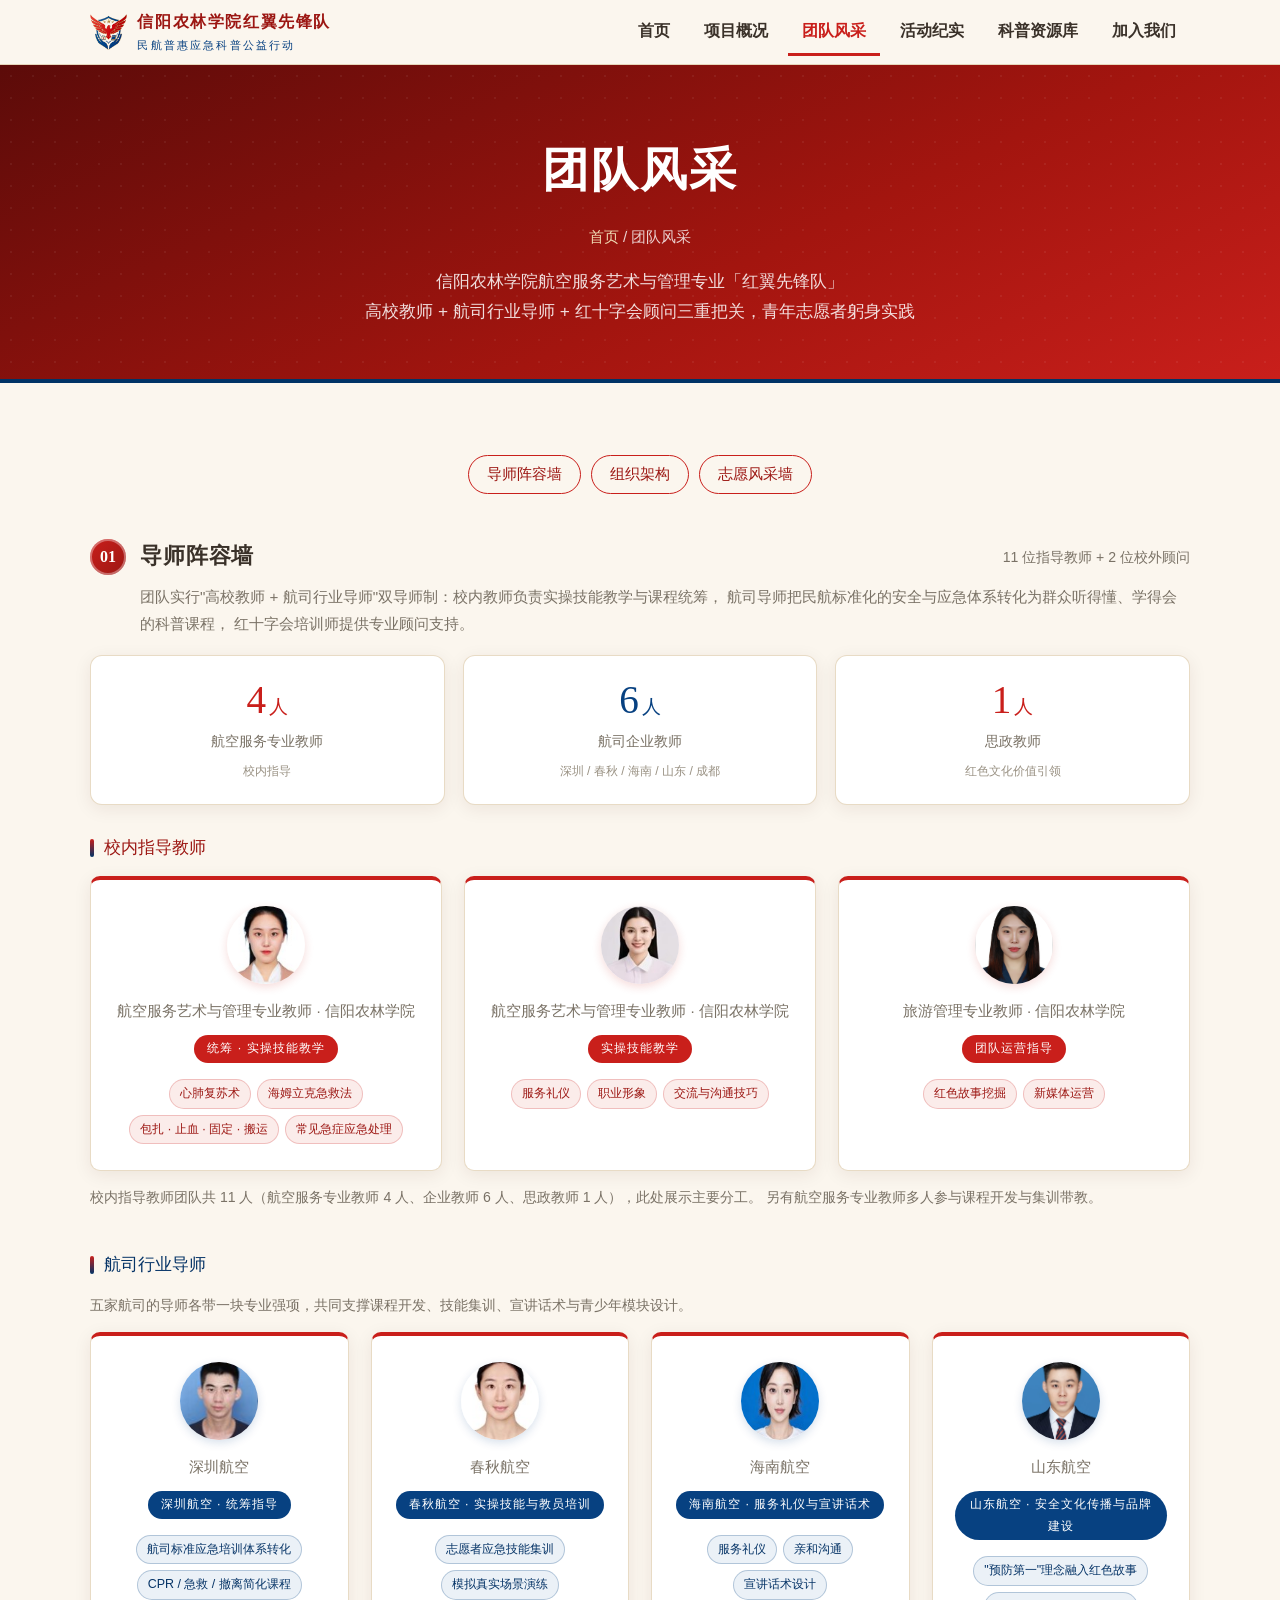
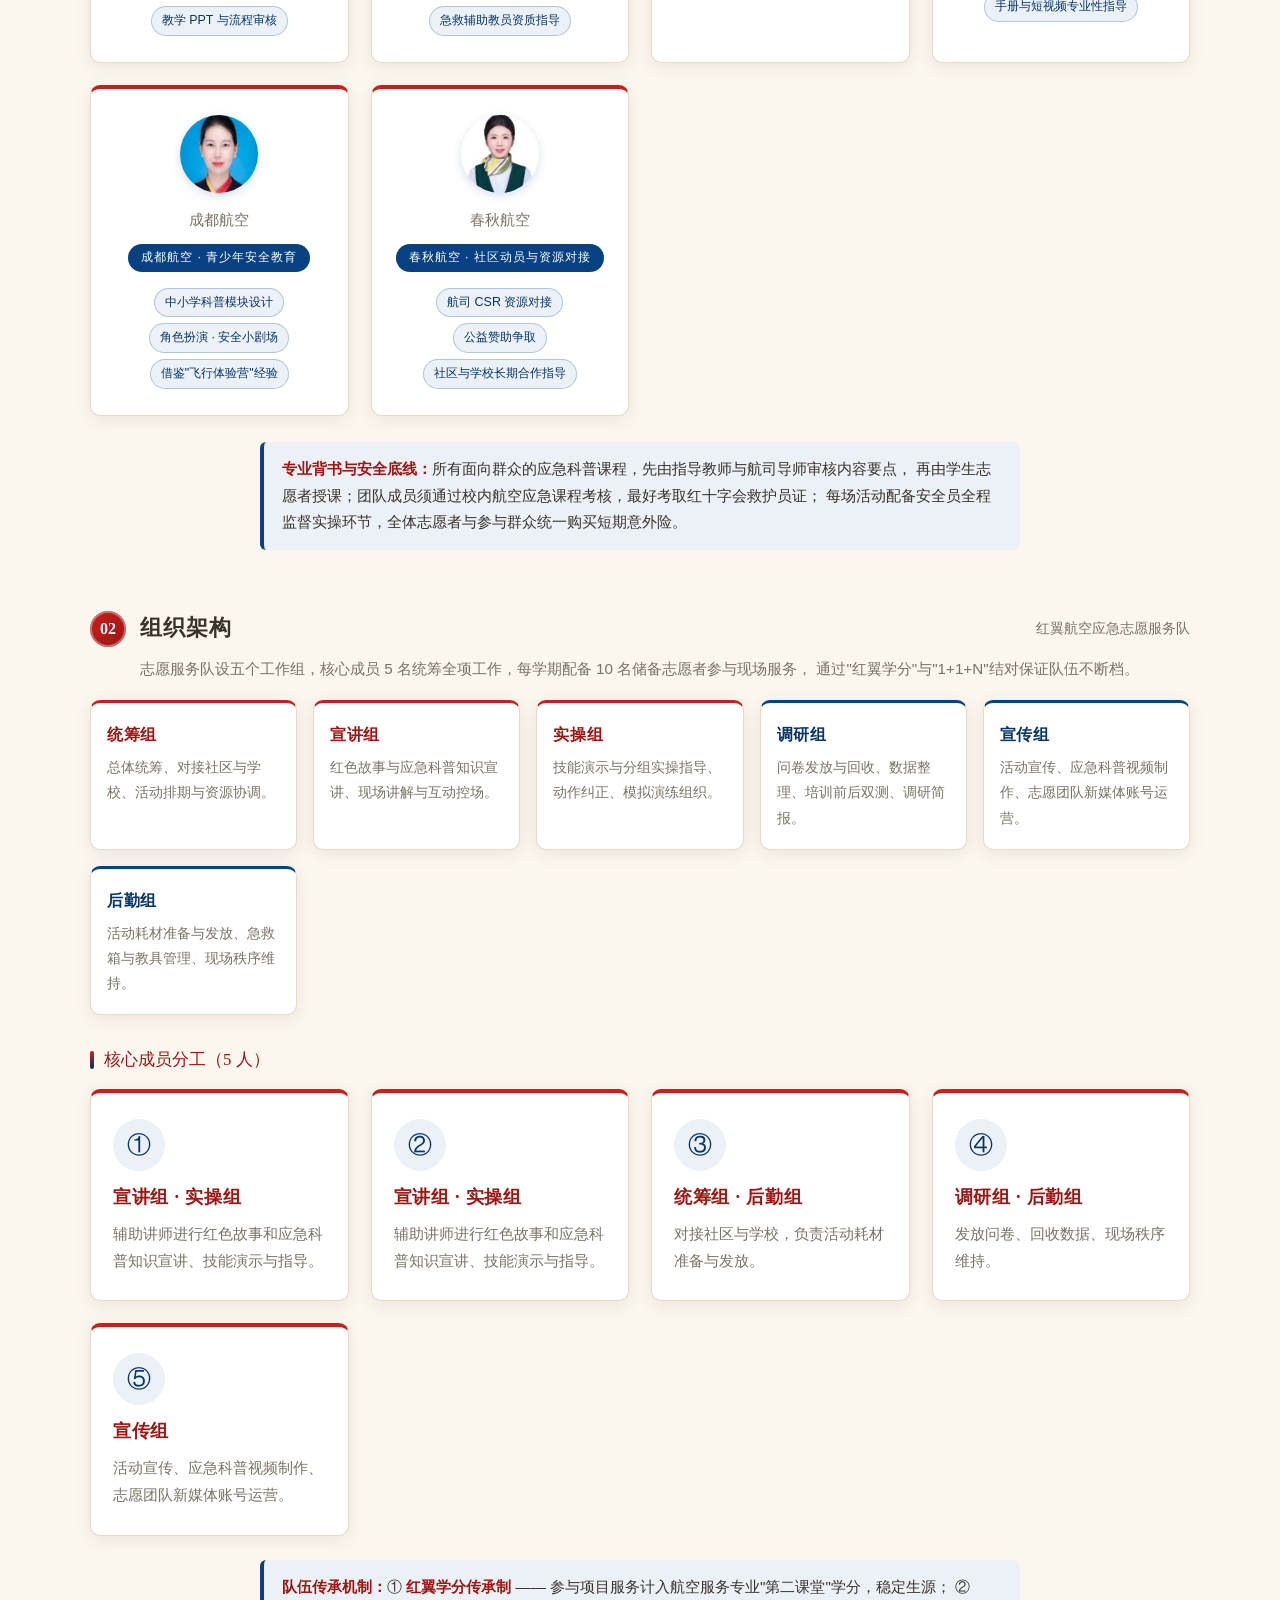
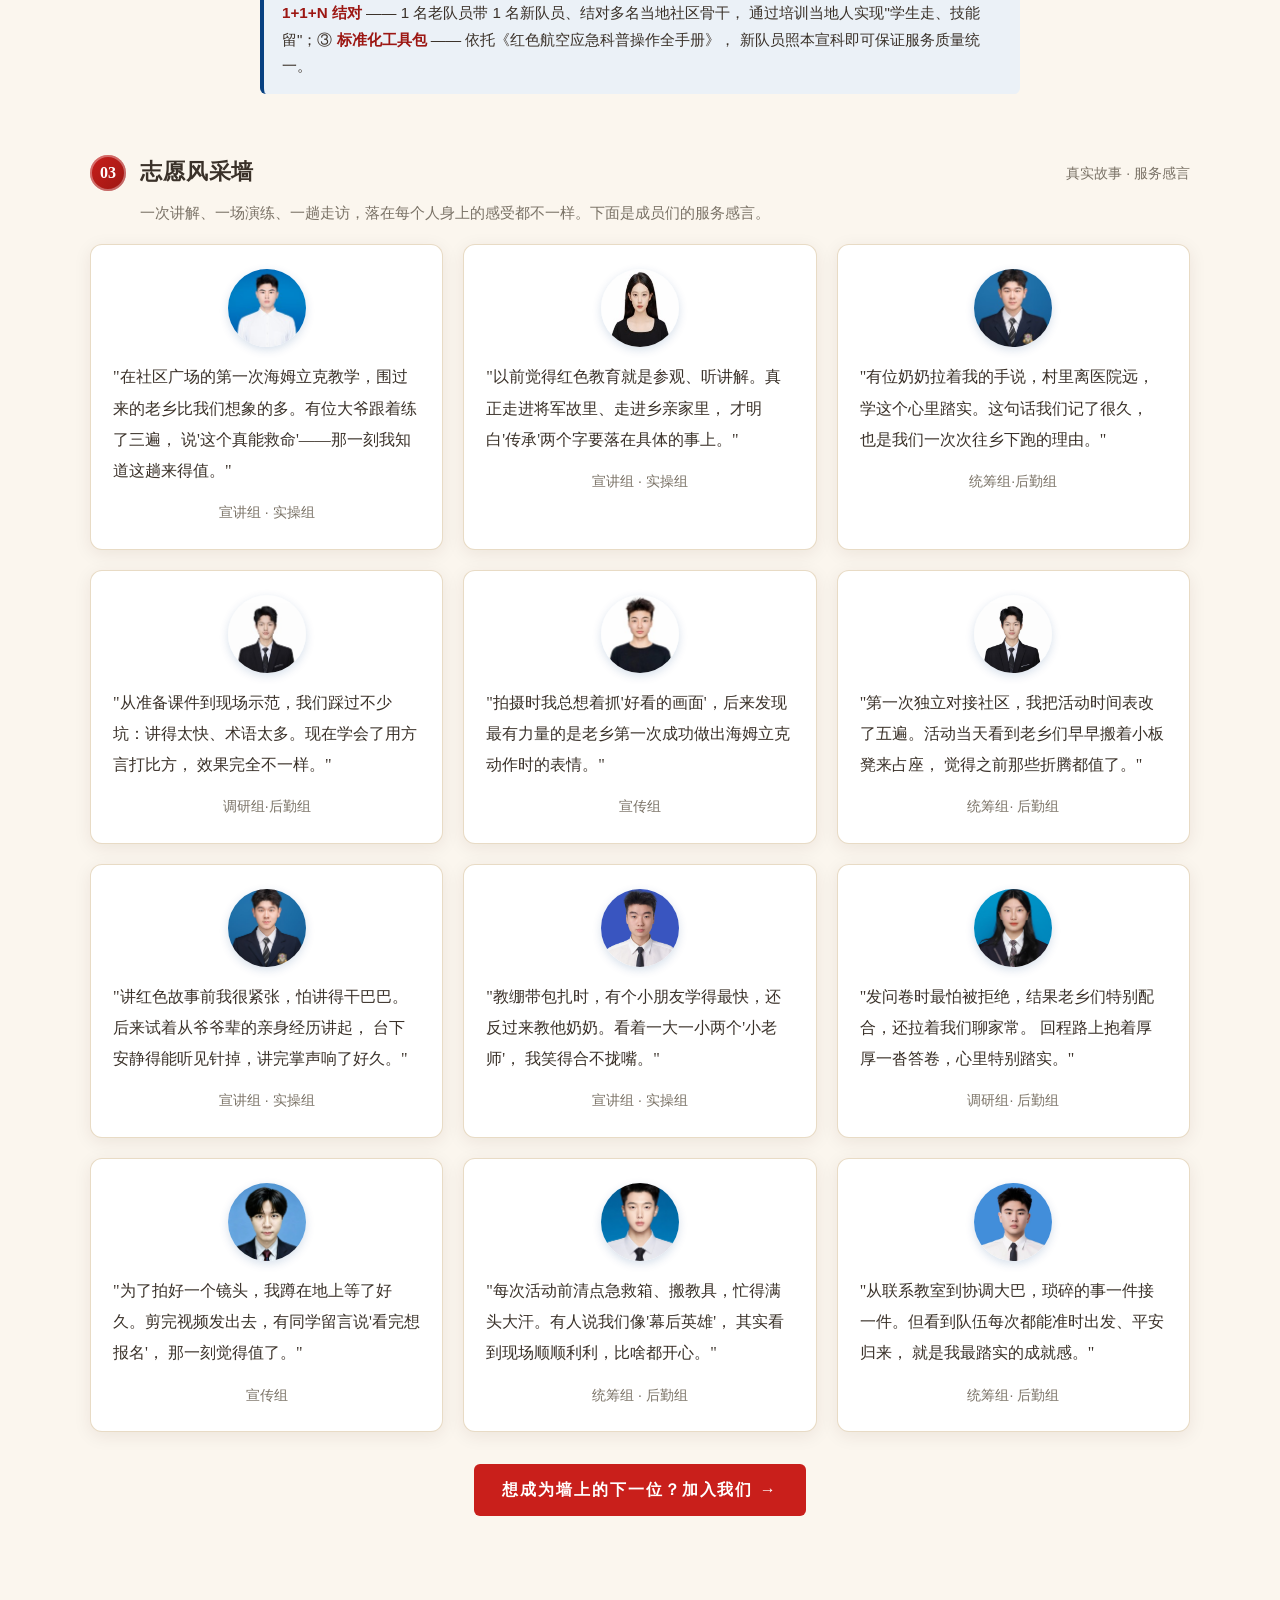
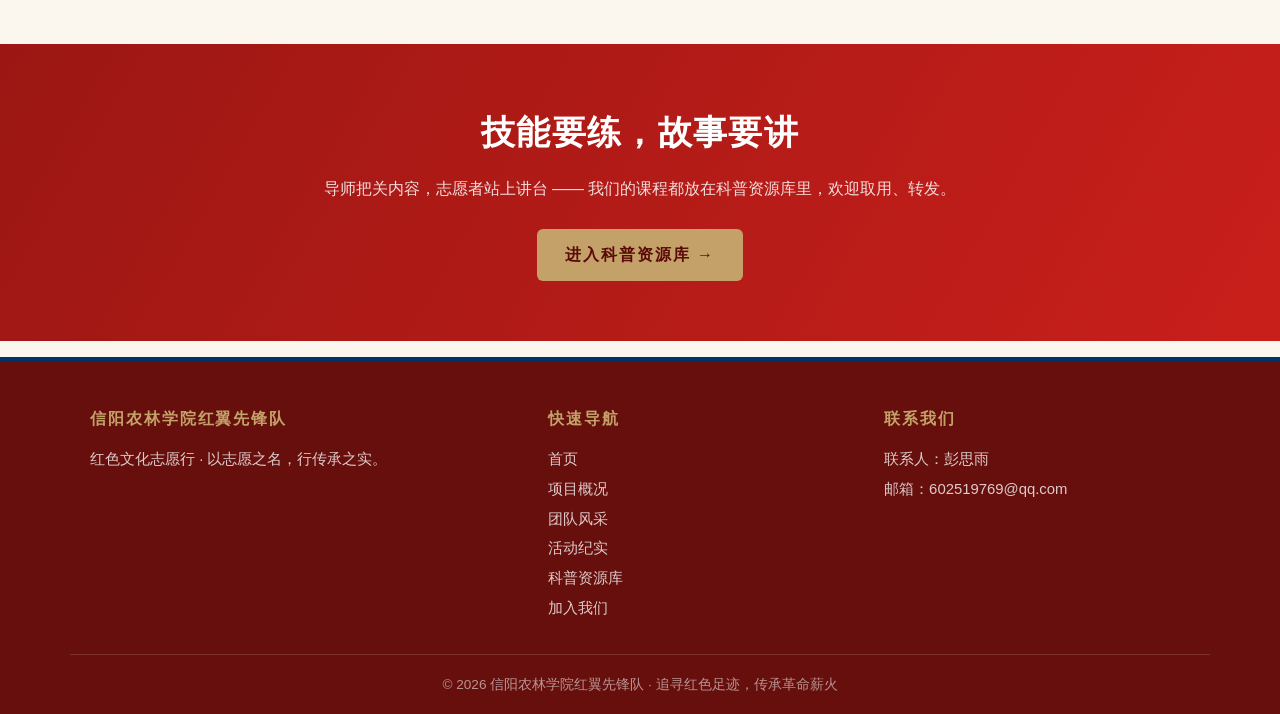
==== team.html @ 8988455d "Initial commit" ====
<!DOCTYPE html>
<html lang="zh-CN">
<head>
  <meta charset="UTF-8" />
  <meta name="viewport" content="width=device-width, initial-scale=1.0" />
  <meta name="theme-color" content="#C91F1B" />
  <title>团队风采 · 信阳农林学院红翼先锋队</title>
  <meta name="description" content="信阳农林学院红翼先锋队（航空服务艺术与管理专业）导师阵容：校内指导教师 11 人 + 深圳/春秋/海南/山东/成都航空行业导师 6 人 + 校外顾问；含志愿服务队组织架构与成员服务感言。" />
  <link rel="icon" type="image/png" sizes="32x32" href="images/brand/favicon-32.png" />
  <link rel="icon" type="image/png" sizes="16x16" href="images/brand/favicon-16.png" />
  <link rel="apple-touch-icon" sizes="180x180" href="images/brand/apple-touch-icon.png" />
  <link rel="stylesheet" href="css/style.css" />

  <!-- 图片缺失时自动显示提示占位块；头像图缺失则露出底下的文字头像（无需改动） -->
  <script>
    document.documentElement.classList.add('js');
    window.addEventListener('error', function (e) {
      var t = e.target;
      if (!t || t.tagName !== 'IMG' || t.dataset.ph) return;
      t.dataset.ph = '1';
      if (t.classList.contains('avatar-img') || t.classList.contains('slide-img')) { t.style.display = 'none'; return; }
      var d = document.createElement('div');
      d.className = 'ph';
      d.textContent = t.alt || '图片待添加';
      t.replaceWith(d);
    }, true);
  </script>
</head>

<body>

  <!-- ================= 顶部导航 ================= -->
  <header class="site-header">
    <div class="header-inner">
      <a class="brand" href="index.html">
        <img class="brand-mark" src="images/brand/brand-logo.png" alt="红翼先锋队队徽" height="36" />
        <span>
          <span class="brand-name">信阳农林学院红翼先锋队</span>
          <span class="brand-sub">民航普惠应急科普公益行动</span>
        </span>
      </a>

      <button class="menu-btn" id="menu-btn" type="button" aria-label="打开菜单" aria-expanded="false">
        <span></span><span></span><span></span>
      </button>

      <nav class="main-nav" id="site-nav" aria-label="主导航">
        <a href="index.html">首页</a>
        <a href="about.html">项目概况</a>
        <a href="team.html" class="active">团队风采</a>
        <a href="activities.html">活动纪实</a>
        <a href="resources.html">科普资源库</a>
        <a href="join.html">加入我们</a>
      </nav>
    </div>
  </header>

  <!-- ================= 页面标题横幅 ================= -->
  <section class="page-hero">
    <h1>团队风采</h1>
    <p class="crumb"><a href="index.html">首页</a> / 团队风采</p>
    <p style="margin-top:16px; max-width:700px; margin-left:auto; margin-right:auto; color:rgba(255,255,255,.85);">
      信阳农林学院航空服务艺术与管理专业「红翼先锋队」<br />
      高校教师 + 航司行业导师 + 红十字会顾问三重把关，青年志愿者躬身实践
    </p>
  </section>

  <section class="section">
    <div class="container">

      <!-- 快速跳转标签 -->
      <div class="chipbar">
        <a class="chip" href="#mentors">导师阵容墙</a>
        <a class="chip" href="#org">组织架构</a>
        <a class="chip" href="#volunteers">志愿风采墙</a>
      </div>

      <!-- ================================================================
           模块一 · 导师阵容墙
           照片放置：images/team/
             - 校内指导教师：images/team/school-1.jpg ~ school-3.jpg
             - 航司行业导师：images/team/airline-1.jpg ~ airline-6.jpg
             - 校外顾问：images/team/advisor-1.jpg ~ advisor-2.jpg
           没有照片时自动显示文字头像（校 / 深 / 春 / 海 / 山 / 成 / 问），不会出现破图。
           ★ 依据项目申报书：指导教师共 11 人（航空服务专业教师 4 人、企业教师 6 人、思政教师 1 人）；
             申报书表格未列姓名，故姓名处留【待填】占位，各单位"分工"与"具体指导内容"按申报书录入。
           ================================================================ -->
      <div class="album" id="mentors">
        <div class="album-head">
          <span class="album-num">01</span>
          <h2 class="album-title">导师阵容墙</h2>
          <span class="album-meta">11 位指导教师 + 2 位校外顾问</span>
        </div>
        <p class="album-desc">
          团队实行"高校教师 + 航司行业导师"双导师制：校内教师负责实操技能教学与课程统筹，
          航司导师把民航标准化的安全与应急体系转化为群众听得懂、学得会的科普课程，
          红十字会培训师提供专业顾问支持。
        </p>

        <div class="stats" style="margin-bottom:26px;">
          <div class="stat">
            <div class="num">4<small>人</small></div>
            <div class="label">航空服务专业教师</div>
            <div class="src">校内指导</div>
          </div>
          <div class="stat blue">
            <div class="num">6<small>人</small></div>
            <div class="label">航司企业教师</div>
            <div class="src">深圳 / 春秋 / 海南 / 山东 / 成都</div>
          </div>
          <div class="stat">
            <div class="num">1<small>人</small></div>
            <div class="label">思政教师</div>
            <div class="src">红色文化价值引领</div>
          </div>
         <!-- <div class="stat blue">
            <div class="num">2<small>位</small></div>
            <div class="label">校外顾问</div>
            <div class="src">田铺乡社区主任 · 红十字会讲师</div>
          </div>-->
        </div>

        <!-- ---------- 校内指导教师 ---------- -->
        <div class="sub-head">校内指导教师</div>
        <div class="cards">
          <div class="card mentor-card">
            <div class="avatar red">
              <span>校</span>
              <img class="avatar-img" src="images/team/school-1.jpg" alt="" loading="lazy" />
            </div>
            <h3><!--【姓名】--></h3>
            <p class="mentor-role">航空服务艺术与管理专业教师 · 信阳农林学院</p>
            <span class="airline-badge red">统筹 · 实操技能教学</span>
            <div class="tag-list">
              <span class="tag red">心肺复苏术</span>
              <span class="tag red">海姆立克急救法</span>
              <span class="tag red">包扎 · 止血 · 固定 · 搬运</span>
              <span class="tag red">常见急症应急处理</span>
            </div>
          </div>

          <div class="card mentor-card">
            <div class="avatar red">
              <span>校</span>
              <img class="avatar-img" src="images/team/school-2.jpg" alt="" loading="lazy" />
            </div>
            <h3><!--【姓名】--></h3>
            <p class="mentor-role">航空服务艺术与管理专业教师 · 信阳农林学院</p>
            <span class="airline-badge red">实操技能教学</span>
            <div class="tag-list">
              <span class="tag red">服务礼仪</span>
              <span class="tag red">职业形象</span>
              <span class="tag red">交流与沟通技巧</span>
            </div>
          </div>

          <div class="card mentor-card">
            <div class="avatar red">
              <span>校</span>
              <img class="avatar-img" src="images/team/school-3.jpg" alt="" loading="lazy" />
            </div>
            <h3><!--【姓名】--></h3>
            <p class="mentor-role">旅游管理专业教师 · 信阳农林学院</p>
            <span class="airline-badge red">团队运营指导</span>
            <div class="tag-list">
              <span class="tag red">红色故事挖掘</span>
              <span class="tag red">新媒体运营</span>
            </div>
          </div>
        </div>
        <p class="muted-note" style="margin-top:14px;">
          校内指导教师团队共 11 人（航空服务专业教师 4 人、企业教师 6 人、思政教师 1 人），此处展示主要分工。
          另有航空服务专业教师多人参与课程开发与集训带教。
        </p>

        <!-- ---------- 航司行业导师 ---------- -->
        <div class="sub-head blue" style="margin-top:40px;">航司行业导师</div>
        <p class="muted-note" style="margin-bottom:14px;">
          五家航司的导师各带一块专业强项，共同支撑课程开发、技能集训、宣讲话术与青少年模块设计。
        </p>
        <div class="cards">
          <div class="card mentor-card">
            <div class="avatar">
              <span>深</span>
              <img class="avatar-img" src="images/team/airline-1.jpg" alt="" loading="lazy" />
            </div>
            <h3><!--【姓名】--></h3>
            <p class="mentor-role"> 深圳航空</p>
            <span class="airline-badge">深圳航空 · 统筹指导</span>
            <div class="tag-list">
              <span class="tag">航司标准应急培训体系转化</span>
              <span class="tag">CPR / 急救 / 撤离简化课程</span>
              <span class="tag">教学 PPT 与流程审核</span>
            </div>
          </div>

          <div class="card mentor-card">
            <div class="avatar">
              <span>春</span>
              <img class="avatar-img" src="images/team/airline-2.jpg" alt="" loading="lazy" />
            </div>
            <h3><!--【姓名】--></h3>
            <p class="mentor-role">春秋航空</p>
            <span class="airline-badge">春秋航空 · 实操技能与教员培训</span>
            <div class="tag-list">
              <span class="tag">志愿者应急技能集训</span>
              <span class="tag">模拟真实场景演练</span>
              <span class="tag">急救辅助教员资质指导</span>
            </div>
          </div>

          <div class="card mentor-card">
            <div class="avatar">
              <span>海</span>
              <img class="avatar-img" src="images/team/airline-3.jpg" alt="" loading="lazy" />
            </div>
            <h3><!--【姓名】--></h3>
            <p class="mentor-role"> 海南航空</p>
            <span class="airline-badge">海南航空 · 服务礼仪与宣讲话术</span>
            <div class="tag-list">
              <span class="tag">服务礼仪</span>
              <span class="tag">亲和沟通</span>
              <span class="tag">宣讲话术设计</span>
            </div>
          </div>

          <div class="card mentor-card">
            <div class="avatar">
              <span>山</span>
              <img class="avatar-img" src="images/team/airline-4.jpg" alt="" loading="lazy" />
            </div>
            <h3><!--【姓名】--></h3>
            <p class="mentor-role"> 山东航空</p>
            <span class="airline-badge">山东航空 · 安全文化传播与品牌建设</span>
            <div class="tag-list">
              <span class="tag">"预防第一"理念融入红色故事</span>
              <span class="tag">手册与短视频专业性指导</span>
            </div>
          </div>

          <div class="card mentor-card">
            <div class="avatar">
              <span>成</span>
              <img class="avatar-img" src="images/team/airline-5.jpg" alt="" loading="lazy" />
            </div>
            <h3><!--【姓名】--></h3>
            <p class="mentor-role">成都航空</p>
            <span class="airline-badge">成都航空 · 青少年安全教育</span>
            <div class="tag-list">
              <span class="tag">中小学科普模块设计</span>
              <span class="tag">角色扮演 · 安全小剧场</span>
              <span class="tag">借鉴"飞行体验营"经验</span>
            </div>
          </div>

          <div class="card mentor-card">
            <div class="avatar">
              <span>春</span>
              <img class="avatar-img" src="images/team/airline-6.jpg" alt="" loading="lazy" />
            </div>
            <h3><!--【姓名】--></h3>
            <p class="mentor-role"> 春秋航空</p>
            <span class="airline-badge">春秋航空 · 社区动员与资源对接</span>
            <div class="tag-list">
              <span class="tag">航司 CSR 资源对接</span>
              <span class="tag">公益赞助争取</span>
              <span class="tag">社区与学校长期合作指导</span>
            </div>
          </div>
        </div>

        <!-- ---------- 校外顾问 ---------- -->
        <!--<div class="sub-head blue" style="margin-top:40px;">校外顾问</div>
        <div class="cards">
          <div class="card mentor-card">
            <div class="avatar">
              <span>问</span>
              <img class="avatar-img" src="images/team/advisor-1.jpg" alt="" loading="lazy" />
            </div>
            <h3>【姓名】</h3>
            <p class="mentor-role">新县田铺乡社区主任</p>
            <span class="airline-badge">已对接</span>
            <div class="tag-list">
              <span class="tag">场地协调</span>
              <span class="tag">群众组织动员</span>
            </div>
          </div>

          <div class="card mentor-card">
            <div class="avatar">
              <span>问</span>
              <img class="avatar-img" src="images/team/advisor-2.jpg" alt="" loading="lazy" />
            </div>
            <h3>【姓名】</h3>
            <p class="mentor-role">信阳红十字会高级讲师</p>
            <span class="airline-badge">意向顾问</span>
            <div class="tag-list">
              <span class="tag">急救教学专业指导</span>
              <span class="tag">救护员证培训</span>
            </div>
          </div>
        </div>-->

        <div class="notice" style="margin-top:26px;">
          <b>专业背书与安全底线：</b>所有面向群众的应急科普课程，先由指导教师与航司导师审核内容要点，
          再由学生志愿者授课；团队成员须通过校内航空应急课程考核，最好考取红十字会救护员证；
          每场活动配备安全员全程监督实操环节，全体志愿者与参与群众统一购买短期意外险。
        </div>
      </div>

      <!-- ================================================================
           模块二 · 组织架构
           （依据申报书：红翼航空应急志愿服务队，设统筹组、宣讲组、实操组、调研组、宣传组）
           ================================================================ -->
      <div class="album" id="org" style="margin-top:60px;">
        <div class="album-head">
          <span class="album-num">02</span>
          <h2 class="album-title">组织架构</h2>
          <span class="album-meta">红翼航空应急志愿服务队</span>
        </div>
        <p class="album-desc">
          志愿服务队设五个工作组，核心成员 5 名统筹全项工作，每学期配备 10 名储备志愿者参与现场服务，
          通过"红翼学分"与"1+1+N"结对保证队伍不断档。
        </p>

        <div class="org-grid">
          <div class="org-item red">
            <h4>统筹组</h4>
            <p>总体统筹、对接社区与学校、活动排期与资源协调。</p>
          </div>
          <div class="org-item red">
            <h4>宣讲组</h4>
            <p>红色故事与应急科普知识宣讲、现场讲解与互动控场。</p>
          </div>
          <div class="org-item red">
            <h4>实操组</h4>
            <p>技能演示与分组实操指导、动作纠正、模拟演练组织。</p>
          </div>
          <div class="org-item">
            <h4>调研组</h4>
            <p>问卷发放与回收、数据整理、培训前后双测、调研简报。</p>
          </div>
          <div class="org-item">
            <h4>宣传组</h4>
            <p>活动宣传、应急科普视频制作、志愿团队新媒体账号运营。</p>
          </div>
          <div class="org-item">
            <h4>后勤组</h4>
            <p>活动耗材准备与发放、急救箱与教具管理、现场秩序维持。</p>
          </div>
        </div>

        <div class="sub-head" style="margin-top:30px;">核心成员分工（5 人）</div>
        <div class="cards">
          <div class="card">
            <div class="icon">①</div>
            <h3>宣讲组 · 实操组</h3>
            <p>辅助讲师进行红色故事和应急科普知识宣讲、技能演示与指导。</p>
          </div>
          <div class="card">
            <div class="icon">②</div>
            <h3>宣讲组 · 实操组</h3>
            <p>辅助讲师进行红色故事和应急科普知识宣讲、技能演示与指导。</p>
          </div>
          <div class="card">
            <div class="icon">③</div>
            <h3>统筹组 · 后勤组</h3>
            <p>对接社区与学校，负责活动耗材准备与发放。</p>
          </div>
          <div class="card">
            <div class="icon">④</div>
            <h3>调研组 · 后勤组</h3>
            <p>发放问卷、回收数据、现场秩序维持。</p>
          </div>
          <div class="card">
            <div class="icon">⑤</div>
            <h3>宣传组</h3>
            <p>活动宣传、应急科普视频制作、志愿团队新媒体账号运营。</p>
          </div>
        </div>

        <div class="notice" style="margin-top:24px;">
          <b>队伍传承机制：</b>① <b>红翼学分传承制</b> —— 参与项目服务计入航空服务专业"第二课堂"学分，稳定生源；
          ② <b>1+1+N 结对</b> —— 1 名老队员带 1 名新队员、结对多名当地社区骨干，
          通过培训当地人实现"学生走、技能留"；③ <b>标准化工具包</b> —— 依托《红色航空应急科普操作全手册》，
          新队员照本宣科即可保证服务质量统一。
        </div>
      </div>

      <!-- ================================================================
           模块三 · 志愿风采墙
           照片放置：images/team/member-1.jpg ~ member-12.jpg
           感言目前为示例文案，请替换为成员的真实服务感言与故事。
           ================================================================ -->
      <div class="album" id="volunteers" style="margin-top:60px;">
        <div class="album-head">
          <span class="album-num">03</span>
          <h2 class="album-title">志愿风采墙</h2>
          <span class="album-meta">真实故事 · 服务感言</span>
        </div>
        <p class="album-desc">
          一次讲解、一场演练、一趟走访，落在每个人身上的感受都不一样。下面是成员们的服务感言。
          <span style="color:var(--gold-deep);"></span>
        </p>

        <div class="feel-grid">
          <div class="feel-card">
            <div class="avatar">
              <span>志</span>
              <img class="avatar-img" src="images/team/member-1.jpg" alt="" loading="lazy" />
            </div>
            <blockquote>
              "在社区广场的第一次海姆立克教学，围过来的老乡比我们想象的多。有位大爷跟着练了三遍，
              说'这个真能救命'——那一刻我知道这趟来得值。"
            </blockquote>
            <div class="who"><!--【姓名】 · 【年级 专业】 ·--> 宣讲组 · 实操组</div>
          </div>

          <div class="feel-card">
            <div class="avatar">
              <span>志</span>
              <img class="avatar-img" src="images/team/member-2.jpg" alt="" loading="lazy" />
            </div>
            <blockquote>
              "以前觉得红色教育就是参观、听讲解。真正走进将军故里、走进乡亲家里，
              才明白'传承'两个字要落在具体的事上。"
            </blockquote>
            <div class="who"> 宣讲组 · 实操组</div>
          </div>

          <!--<div class="feel-card">
            <div class="avatar">
              <span>志</span>
              <img class="avatar-img" src="images/team/member-3.jpg" alt="" loading="lazy" />
            </div>
            <blockquote>
              "讲 CPR 时最紧张的是被追问'按多深、按多快'。为了答得上，我们把标准翻来覆去背了好多遍
              ——这种压力推着人成长。"
            </blockquote>
            <div class="who">宣讲组 · 实操组</div>
          </div>-->

          <div class="feel-card">
            <div class="avatar">
              <span>志</span>
              <img class="avatar-img" src="images/team/member-3.jpg" alt="" loading="lazy" />
            </div>
            <blockquote>
              "有位奶奶拉着我的手说，村里离医院远，学这个心里踏实。这句话我们记了很久，
              也是我们一次次往乡下跑的理由。"
            </blockquote>
            <div class="who">统筹组·后勤组</div>
          </div>

          <div class="feel-card">
            <div class="avatar">
              <span>志</span>
              <img class="avatar-img" src="images/team/member-4.jpg" alt="" loading="lazy" />
            </div>
            <blockquote>
              "从准备课件到现场示范，我们踩过不少坑：讲得太快、术语太多。现在学会了用方言打比方，
              效果完全不一样。"
            </blockquote>
            <div class="who">调研组·后勤组</div>
          </div>

          <div class="feel-card">
            <div class="avatar">
              <span>志</span>
              <img class="avatar-img" src="images/team/member-5.jpg" alt="" loading="lazy" />
            </div>
            <blockquote>
              "拍摄时我总想着抓'好看的画面'，后来发现最有力量的是老乡第一次成功做出海姆立克
              动作时的表情。"
            </blockquote>
            <div class="who">宣传组</div>
          </div>

          <div class="feel-card">
            <div class="avatar">
              <span>志</span>
              <img class="avatar-img" src="images/team/member-6.jpg" alt="" loading="lazy" />
            </div>
            <blockquote>
              "第一次独立对接社区，我把活动时间表改了五遍。活动当天看到老乡们早早搬着小板凳来占座，
              觉得之前那些折腾都值了。"
            </blockquote>
            <div class="who">统筹组· 后勤组</div>
          </div>

          <div class="feel-card">
            <div class="avatar">
              <span>志</span>
              <img class="avatar-img" src="images/team/member-7.jpg" alt="" loading="lazy" />
            </div>
            <blockquote>
              "讲红色故事前我很紧张，怕讲得干巴巴。后来试着从爷爷辈的亲身经历讲起，
              台下安静得能听见针掉，讲完掌声响了好久。"
            </blockquote>
            <div class="who">宣讲组 · 实操组</div>
          </div>

          <div class="feel-card">
            <div class="avatar">
              <span>志</span>
              <img class="avatar-img" src="images/team/member-8.jpg" alt="" loading="lazy" />
            </div>
            <blockquote>
              "教绷带包扎时，有个小朋友学得最快，还反过来教他奶奶。看着一大一小两个'小老师'，
              我笑得合不拢嘴。"
            </blockquote>
            <div class="who">宣讲组 · 实操组</div>
          </div>

          <div class="feel-card">
            <div class="avatar">
              <span>志</span>
              <img class="avatar-img" src="images/team/member-9.jpg" alt="" loading="lazy" />
            </div>
            <blockquote>
              "发问卷时最怕被拒绝，结果老乡们特别配合，还拉着我们聊家常。
              回程路上抱着厚厚一沓答卷，心里特别踏实。"
            </blockquote>
            <div class="who">调研组· 后勤组</div>
          </div>

          <div class="feel-card">
            <div class="avatar">
              <span>志</span>
              <img class="avatar-img" src="images/team/member-10.jpg" alt="" loading="lazy" />
            </div>
            <blockquote>
              "为了拍好一个镜头，我蹲在地上等了好久。剪完视频发出去，有同学留言说'看完想报名'，
              那一刻觉得值了。"
            </blockquote>
            <div class="who">宣传组</div>
          </div>

          <div class="feel-card">
            <div class="avatar">
              <span>志</span>
              <img class="avatar-img" src="images/team/member-11.jpg" alt="" loading="lazy" />
            </div>
            <blockquote>
              "每次活动前清点急救箱、搬教具，忙得满头大汗。有人说我们像'幕后英雄'，
              其实看到现场顺顺利利，比啥都开心。"
            </blockquote>
            <div class="who">统筹组 · 后勤组</div>
          </div>

          <div class="feel-card">
            <div class="avatar">
              <span>志</span>
              <img class="avatar-img" src="images/team/member-12.jpg" alt="" loading="lazy" />
            </div>
            <blockquote>
              "从联系教室到协调大巴，琐碎的事一件接一件。但看到队伍每次都能准时出发、平安归来，
              就是我最踏实的成就感。"
            </blockquote>
            <div class="who">统筹组· 后勤组</div>
          </div>
        </div>

        <p style="text-align:center; margin-top:32px;">
          <a class="btn btn-red" href="join.html">想成为墙上的下一位？加入我们 →</a>
        </p>
      </div>

    </div>
  </section>

  <!-- ================= CTA 横幅 ================= -->
  <section class="cta">
    <div class="container">
      <h2>技能要练，故事要讲</h2>
      <p>导师把关内容，志愿者站上讲台 —— 我们的课程都放在科普资源库里，欢迎取用、转发。</p>
      <a class="btn btn-solid" href="resources.html">进入科普资源库 →</a>
    </div>
  </section>

  <!-- ================= 页脚 ================= -->
  <footer class="site-footer">
    <div class="footer-inner">
      <div class="footer-brand">
        <h4>信阳农林学院红翼先锋队</h4>
        <p>红色文化志愿行 · 以志愿之名，行传承之实。</p>
      </div>
      <div>
        <h4>快速导航</h4>
        <p><a href="index.html">首页</a></p>
        <p><a href="about.html">项目概况</a></p>
        <p><a href="team.html">团队风采</a></p>
        <p><a href="activities.html">活动纪实</a></p>
        <p><a href="resources.html">科普资源库</a></p>
        <p><a href="join.html">加入我们</a></p>
      </div>
      <div>
        <h4>联系我们</h4>
        <p>联系人：彭思雨</p>
        <p><a href="mailto:602519769@qq.com?subject=%E5%92%A8%E8%AF%A2%E4%BF%A1%E9%98%B3%E5%86%9C%E6%9E%97%E5%AD%A6%E9%99%A2%E7%BA%A2%E7%BF%BC%E5%85%88%E9%94%8B%E9%98%9F">邮箱：602519769@qq.com</a></p>
        <!--<p>微信公众号：【公众号名称】--></p>
      </div>
    </div>
    <div class="copy">© <span id="year"></span> 信阳农林学院红翼先锋队 · 追寻红色足迹，传承革命薪火</div>
  </footer>

  <button class="to-top" id="to-top" type="button" aria-label="返回顶部">↑</button>
  <script src="js/main.js"></script>
</body>
</html>
---- css/style.css ----
/* ============================================================
   红色文化志愿行 · 展示站样式
   主题色：中国红 + 金色 + 米白，改动配色只需改下面的 :root
   ============================================================ */

:root {
  --red:       #C91F1B;   /* 主红 */
  --red-deep:  #9C1713;   /* 深红（渐变/页脚） */
  --red-dark:  #660F0D;   /* 更深红 */
  --gold:      #C3A168;   /* 金色 */
  --gold-deep: #8F6B24;   /* 深金（文字用，保证对比度） */
  --blue:      #074181;   /* 民航蓝 · 辅色：呼应「蓝技为翼」 */
  --blue-deep: #063467;   /* 深蓝（文字用） */
  --blue-soft: #EBF1F7;   /* 浅蓝底（图标底、提示条） */
  --navy:      #003366;   /* 航空藏蓝 · 航空特色专栏点缀 */
  --navy-deep: #002244;   /* 更深藏蓝（渐变端） */
  --cream:     #FBF6EE;   /* 米白背景 */
  --paper:     #FFFFFF;
  --ink:       #3A3129;   /* 正文深棕 */
  --muted:     #7A7266;   /* 次要文字 */
  --line:      rgba(195, 161, 104, .38);
  --shadow:    0 4px 18px rgba(60, 20, 15, .08);
  --serif: Georgia, "Times New Roman", "Noto Serif SC", "Source Han Serif SC",
           "Songti SC", SimSun, serif;
  --sans: -apple-system, BlinkMacSystemFont, "Segoe UI", "PingFang SC",
          "Hiragino Sans GB", "Microsoft YaHei", sans-serif;
}

* { margin: 0; padding: 0; box-sizing: border-box; }

html { scroll-behavior: smooth; }

body {
  font-family: var(--sans);
  color: var(--ink);
  background: var(--cream);
  line-height: 1.75;
  font-size: 16px;
}

body.lock { overflow: hidden; }

img { max-width: 100%; display: block; }

h1, h2, h3, h4 { font-family: var(--serif); letter-spacing: .04em; }

[id] { scroll-margin-top: 84px; }   /* 锚点跳转时避开吸顶导航 */

.container { max-width: 1140px; margin: 0 auto; padding: 0 20px; }

/* ============ 顶部导航 ============ */
.site-header {
  position: sticky; top: 0; z-index: 60;
  /* 用高不透明度米白代替毛玻璃：视觉几乎一致，但省掉每帧对背后内容重新模糊的开销，
     滚动与轮播切换时更顺。若要恢复毛玻璃，改回 background: rgba(251,246,238,.94); 再加 backdrop-filter: blur(8px); */
  background: rgba(251, 246, 238, .97);
  border-bottom: 1px solid var(--line);
}
.header-inner {
  max-width: 1140px; margin: 0 auto; padding: 0 20px;
  height: 64px; display: flex; align-items: center; justify-content: space-between;
}
.brand { display: flex; align-items: center; gap: 10px; text-decoration: none; }
/* 品牌标识：正式队徽 images/brand/brand-logo.png（等高缩放，不裁切） */
.brand-mark {
  height: 36px; width: auto; max-width: 48px; flex: none; display: block;
  object-fit: contain;
}
.brand-name { font-family: var(--serif); font-weight: 700; color: var(--red-deep); letter-spacing: .1em; }
.brand-sub { display: block; font-size: .68rem; color: var(--blue); letter-spacing: .2em; font-family: var(--sans); }

.main-nav { display: flex; align-items: center; gap: 6px; }
.main-nav a {
  text-decoration: none; color: var(--ink); font-weight: 600;
  padding: 8px 14px; border-bottom: 3px solid transparent; transition: color .2s;
}
.main-nav a:hover { color: var(--red); }
.main-nav a.active { color: var(--red); border-bottom-color: var(--red); }

.menu-btn {
  display: none; width: 40px; height: 40px; border: 1px solid var(--line);
  background: var(--paper); border-radius: 8px; cursor: pointer;
  flex-direction: column; align-items: center; justify-content: center; gap: 5px;
}
.menu-btn span { width: 20px; height: 2px; background: var(--red-deep); border-radius: 2px; transition: .25s; }
.menu-btn.on span:nth-child(1) { transform: translateY(7px) rotate(45deg); }
.menu-btn.on span:nth-child(2) { opacity: 0; }
.menu-btn.on span:nth-child(3) { transform: translateY(-7px) rotate(-45deg); }

/* ============ 首页首屏 Hero ============ */
.hero {
  position: relative; color: #FFF; text-align: center;
  padding: 110px 20px 96px; overflow: hidden;
  background:
    radial-gradient(rgba(255, 255, 255, .06) 1px, transparent 1.4px) 0 0 / 22px 22px,
    linear-gradient(155deg, #5C0B09 0%, #A3150F 55%, #C91F1B 100%);
}
.hero h1 { font-size: clamp(2.3rem, 5.3vw, 3.6rem); line-height: 1.35; font-weight: 800; }
.hero .slogan {
  margin-top: 16px; font-family: var(--serif);
  font-size: clamp(1.05rem, 2.4vw, 1.5rem); color: #F0DCB4; letter-spacing: .18em;
}
.hero .lead { max-width: 760px; margin: 24px auto 0; font-size: 1.1rem; color: rgba(255, 255, 255, .88); }
.hero-actions { margin-top: 36px; display: flex; gap: 16px; justify-content: center; flex-wrap: wrap; }

.btn {
  display: inline-block; padding: 12px 28px; border-radius: 6px;
  text-decoration: none; font-weight: 700; letter-spacing: .12em; transition: .25s;
}
.btn-solid { background: var(--gold); color: #5A0B08; }
.btn-solid:hover { background: #D6B073; transform: translateY(-2px); }
.btn-outline { border: 1.5px solid rgba(255, 255, 255, .75); color: #FFF; }
.btn-outline:hover { background: rgba(255, 255, 255, .14); }
.btn-red { background: var(--red); color: #FFF; }
.btn-red:hover { background: var(--red-deep); transform: translateY(-2px); }

/* ============ 通用区块 ============ */
.section { padding: 72px 0; }
.section.alt { background: var(--paper); border-top: 1px solid var(--line); border-bottom: 1px solid var(--line); }

.section-head { text-align: center; margin-bottom: 46px; }
.kicker {
  display: block; color: var(--gold-deep); letter-spacing: .34em;
  font-size: .82rem; font-weight: 700;
}
.section-title { font-size: clamp(1.6rem, 3vw, 2.2rem); color: var(--red-deep); margin-top: 8px; }
/* 红→蓝渐变：红色基因为根，民航技能为翼 */
.title-line { width: 64px; height: 3px; margin: 14px auto 0; border-radius: 2px;
  background: linear-gradient(90deg, var(--red), var(--navy)); }
.section-sub { color: var(--muted); max-width: 720px; margin: 16px auto 0; text-align: center; }

/* 两栏（关于我们） */
.split { display: grid; grid-template-columns: 1.1fr .9fr; gap: 46px; align-items: center; }
.split h3 { color: var(--red); margin: 6px 0 14px; font-size: 1.2rem; }
.split p + p { margin-top: 12px; }
.feature-list { list-style: none; margin-top: 18px; }
.feature-list li { padding: 7px 0; }
.feature-list li::before { content: "★"; color: var(--gold-deep); margin-right: 10px; }

.quote-card {
  background: linear-gradient(150deg, #FFF 0%, #F6EFE0 100%);
  border: 1px solid var(--line); border-radius: 14px;
  padding: 34px 30px; box-shadow: var(--shadow); text-align: center;
}
.quote-card .big-star { color: var(--gold); font-size: 1.6rem; }
.quote-card blockquote {
  font-family: var(--serif); font-size: 1.15rem; color: var(--red-deep);
  margin: 14px 0 10px; line-height: 2;
}
.quote-card .who { color: var(--muted); font-size: .9rem; }

/* 卡片（特色亮点 / 联系方式） */
.cards { display: grid; grid-template-columns: repeat(auto-fit, minmax(250px, 1fr)); gap: 22px; }
.card {
  background: var(--paper); border: 1px solid var(--line); border-top: 4px solid var(--red);
  border-radius: 10px; padding: 26px 22px; box-shadow: var(--shadow);
  transition: transform .25s;
}
.card:hover { transform: translateY(-4px); }
/* 图标底用民航蓝浅色，让「蓝技」在视觉上落地 */
.card .icon {
  font-size: 1.5rem; width: 52px; height: 52px; border-radius: 50%;
  background: var(--blue-soft); color: var(--blue-deep);
  display: flex; align-items: center; justify-content: center;
}
.card h3 { color: var(--red-deep); margin: 10px 0 8px; font-size: 1.15rem; }
.card p { color: var(--muted); font-size: .95rem; }

/* ============ 相册网格 ============ */
.gallery-grid { display: grid; grid-template-columns: repeat(auto-fill, minmax(235px, 1fr)); gap: 14px; }
.gallery-grid figure {
  margin: 0; background: var(--paper); border-radius: 10px; overflow: hidden;
  box-shadow: var(--shadow); cursor: zoom-in; border: 1px solid var(--line);
}
.gallery-grid figure img { width: 100%; height: 200px; object-fit: cover; transition: transform .45s; }
.gallery-grid figure:hover img { transform: scale(1.06); }
.gallery-grid figcaption { padding: 9px 12px; font-size: .86rem; color: var(--ink); }

/* 图片缺失时的占位块（由页面内小脚本自动生成） */
.ph {
  width: 100%; height: 200px; display: flex; align-items: center; justify-content: center;
  text-align: center; padding: 0 16px; background: #EFE9DC; color: #95896F;
  font-size: .86rem; line-height: 1.6;
}

/* ============ 活动相册分组 ============ */
.album { margin-bottom: 56px; }
.album-head { display: flex; align-items: center; gap: 14px; margin-bottom: 8px; }
.album-num {
  width: 36px; height: 36px; flex: none; border-radius: 50%;
  background: linear-gradient(135deg, var(--red), var(--red-deep));
  color: #FFF; font-family: var(--serif); font-weight: 700;
  display: inline-flex; align-items: center; justify-content: center;
  box-shadow: inset 0 0 0 2px rgba(255, 255, 255, .35);
}
.album-title { font-size: 1.35rem; color: var(--ink); }
.album-meta { color: var(--muted); font-size: .88rem; margin-left: auto; white-space: nowrap; }
.album-desc { color: var(--muted); font-size: .95rem; margin: 0 0 18px 50px; }
.album-desc .edit-note { color: var(--gold-deep); }

/* 航空特色专栏：藏蓝点缀（仅作用于科普资源库的「航空特色专栏」，呼应 20% 航空特色内容） */
#aviation .album-num { background: linear-gradient(135deg, var(--navy), var(--navy-deep)); }
#aviation .album-title { color: var(--navy); }
#aviation .sub-head.blue { color: var(--navy); }
#aviation .step { border-left-color: var(--navy); }
#aviation .step-num { background: var(--navy); }

/* 锚点小标签（页面顶部快速跳转） */
.chipbar { display: flex; flex-wrap: wrap; gap: 10px; justify-content: center; margin-bottom: 44px; }
.chip {
  text-decoration: none; color: var(--red-deep); border: 1px solid var(--red);
  border-radius: 999px; padding: 6px 18px; font-size: .92rem; transition: .2s;
}
.chip:hover { background: var(--red); color: #FFF; }

/* ============ 视频区 ============ */
.video-grid { display: grid; grid-template-columns: repeat(auto-fit, minmax(320px, 1fr)); gap: 26px; }
.video-box { background: var(--paper); border: 1px solid var(--line); border-radius: 12px; overflow: hidden; box-shadow: var(--shadow); }
.video-box video { width: 100%; aspect-ratio: 16 / 9; background: #000; display: block; }
.video-cap { padding: 14px 18px; }
.video-cap h3 { color: var(--red-deep); font-size: 1.05rem; }
.video-cap p { color: var(--muted); font-size: .92rem; margin-top: 6px; }
.video-tip {
  background: #F7EFE0; color: var(--gold-deep); font-size: .88rem;
  padding: 10px 16px; border-top: 1px dashed var(--line);
}

/* ============ CTA 横幅 ============ */
.cta {
  background: linear-gradient(120deg, var(--red-deep), var(--red));
  color: #FFF; text-align: center; padding: 60px 20px;
}
.cta h2 { font-size: clamp(1.5rem, 3vw, 2.1rem); }
.cta p { color: rgba(255, 255, 255, .85); margin: 12px auto 26px; max-width: 640px; }

/* ============ 内页小标题横幅（活动纪实/加入我们共用） ============ */
.page-hero {
  color: #FFF; text-align: center; padding: 64px 20px 52px;
  border-bottom: 4px solid var(--navy);
  background: radial-gradient(rgba(255, 255, 255, .06) 1px, transparent 1.4px) 0 0 / 22px 22px,
    linear-gradient(155deg, #5C0B09 0%, #A3150F 60%, #C91F1B 100%);
}
.page-hero h1 { font-size: clamp(2rem, 4.3vw, 2.95rem); font-weight: 800; }
.page-hero p:not(.crumb) { font-size: 1.08rem; }
.crumb { margin-top: 12px; font-size: .95rem; color: rgba(255, 255, 255, .8); }
.crumb a { color: #F0DCB4; text-decoration: none; }

/* ============ 联系我们 / 招募信息 ============ */
.contact-card { text-align: center; }
.contact-card .icon { font-size: 1.7rem; }
.contact-card h3 { font-size: 1.08rem; }
.contact-card p { font-size: .95rem; }
.contact-card a { color: var(--red); text-decoration: none; word-break: break-all; }
.contact-card a:hover { text-decoration: underline; }

.notice {
  background: var(--blue-soft); border-left: 4px solid var(--blue);
  border-radius: 6px; padding: 14px 18px; margin: 26px auto 0; max-width: 760px;
  color: var(--ink); font-size: .95rem;
}
.notice b { color: var(--red-deep); }

/* ============ 页脚 ============ */
.site-footer { background: var(--red-dark); color: rgba(255, 255, 255, .78); padding: 44px 0 0; margin-top: 16px; border-top: 4px solid var(--navy); }
.footer-inner { max-width: 1140px; margin: 0 auto; padding: 0 20px;
  display: grid; grid-template-columns: 1.4fr 1fr 1fr; gap: 30px; }
.footer-inner h4 { color: var(--gold); font-size: 1rem; margin-bottom: 12px; letter-spacing: .12em; }
.footer-inner p, .footer-inner a { color: rgba(255, 255, 255, .78); font-size: .93rem; text-decoration: none; line-height: 2; }
.footer-inner a:hover { color: #FFF; text-decoration: underline; }
.footer-brand .brand-name { color: #FFF; }
.copy {
  max-width: 1140px; margin: 0 auto; padding: 18px 20px;
  border-top: 1px solid rgba(255, 255, 255, .14); text-align: center;
  font-size: .85rem; color: rgba(255, 255, 255, .55); margin-top: 30px;
}

/* ============ 大图查看 Lightbox ============ */
.lightbox {
  position: fixed; inset: 0; z-index: 100; display: none;
  background: rgba(18, 6, 8, .94);
  align-items: center; justify-content: center; flex-direction: column; padding: 30px;
}
.lightbox.open { display: flex; }
.lb-stage { max-width: min(92vw, 1100px); }
.lb-stage img, .lb-stage video { max-width: 100%; max-height: 76vh; border-radius: 6px; box-shadow: 0 10px 40px rgba(0, 0, 0, .5); }
.lb-cap { color: #E9E2D2; text-align: center; margin-top: 14px; font-size: .95rem; }
.lb-nav, .lb-close {
  position: fixed; background: rgba(255, 255, 255, .12); color: #FFF;
  border: 1px solid rgba(255, 255, 255, .35); border-radius: 50%;
  width: 46px; height: 46px; font-size: 1.6rem; line-height: 1;
  cursor: pointer; transition: .2s;
}
.lb-nav:hover, .lb-close:hover { background: var(--red); border-color: var(--red); }
.lb-close { top: 22px; right: 22px; }
.lb-prev { left: 22px; top: 50%; transform: translateY(-50%); }
.lb-next { right: 22px; top: 50%; transform: translateY(-50%); }

/* ============ 返回顶部 ============ */
.to-top {
  position: fixed; right: 22px; bottom: 26px; z-index: 70;
  width: 44px; height: 44px; border-radius: 50%; border: none; cursor: pointer;
  background: var(--red); color: #FFF; font-size: 1.1rem; display: none;
  box-shadow: 0 6px 18px rgba(156, 23, 19, .4);
}
.to-top.show { display: block; }
.to-top:hover { background: var(--red-deep); }

/* ============ 左侧模块导航（桌面宽屏悬浮 · 灵动红星点） ============
   只在宽屏显示：1140px 内容区两侧留白足够放得下标签时才出现。
   位置贴着内容区左边缘（距内容 96px 之外），随视口变宽而外扩，避免挤压正文。 */
.rail {
  position: fixed;
  left: max(24px, calc(50vw - 570px - 120px));   /* 570px = 内容区 1140px 的一半 */
  top: 50%;
  transform: translateY(-50%);
  z-index: 55;
  display: none;
  flex-direction: column;
  gap: 26px;
  --rail-y: 0px;    /* 红星标记沿轨道下移的距离（JS 写入） */
  --rail-on: 0;     /* 标记显隐（进入首个模块后置 1） */
}
.rail.on { --rail-on: 1; }

/* 竖向轨道：贯穿所有圆点的那条细线 */
.rail-track {
  position: absolute;
  left: 7px;                       /* 与圆点中心（16px 圆点中心在 8px）对齐：线宽 2px → 左 7px */
  top: 8px; bottom: 8px;
  width: 2px;
  background: linear-gradient(var(--gold), rgba(195, 161, 104, .12));
  border-radius: 2px;
}

/* 会滑动的红星标记（五角星 · 金边红底，呼应队徽盾牌上方的金色五角星） */
.rail-marker {
  position: absolute;
  left: 8px; top: 8px;             /* 与首个圆点中心对齐，垂直位置由 --rail-y 平移 */
  transform: translate(-50%, -50%) translateY(var(--rail-y));
  transition: transform .6s cubic-bezier(.34, 1.56, .64, 1), opacity .35s ease;
  opacity: var(--rail-on);
  will-change: transform;
}
.rail-marker svg {
  display: block;
  width: 28px; height: 28px;
  overflow: visible;               /* 让光晕不被 SVG 边界裁掉 */
  filter: drop-shadow(0 2px 6px rgba(156, 23, 19, .55));
  animation: rail-breathe 2.6s ease-in-out infinite;   /* 呼吸光晕，呼应首页轮播 */
}
.rail-star {
  fill: var(--red);
  stroke: var(--gold);
  stroke-width: 1.2;
  stroke-linejoin: round;
}

/* 每个模块：圆点 + 常显名称 */
.rail-item {
  position: relative;
  display: flex; align-items: center; gap: 12px;
  text-decoration: none;
  color: var(--muted);
  font-size: .95rem;
  letter-spacing: .05em;
  white-space: nowrap;
  transition: color .25s;
}
.rail-dot {
  width: 16px; height: 16px; flex: none;
  border-radius: 50%;
  border: 2px solid var(--gold);
  background: var(--cream);
  transition: border-color .25s, background .25s;
}
.rail-item:hover { color: var(--ink); }
.rail-item:hover .rail-dot { border-color: var(--red); }
.rail-item.on { color: var(--red-deep); font-weight: 700; }
.rail-item.on .rail-dot { border-color: var(--red); background: var(--red); }

@keyframes rail-breathe {
  0%, 100% { transform: scale(1);    filter: drop-shadow(0 0 4px rgba(201, 31, 27, .55)); }
  50%      { transform: scale(1.14); filter: drop-shadow(0 0 12px rgba(201, 31, 27, .8)); }
}

/* 只在足够宽的屏幕上显示（标签常显需留白） */
@media (min-width: 1400px) {
  .rail { display: flex; }
}
@media (prefers-reduced-motion: reduce) {
  .rail-marker { transition: none; }
  .rail-marker svg { animation: none; }
}

/* ============ 响应式 ============ */
@media (max-width: 900px) {
  .split { grid-template-columns: 1fr; gap: 30px; }
  .footer-inner { grid-template-columns: 1fr; gap: 22px; }
  .album-meta { display: none; }
  .album-desc { margin-left: 0; }
}
@media (max-width: 820px) {
  .menu-btn { display: flex; }
  .main-nav {
    position: absolute; top: 100%; left: 0; right: 0;
    background: var(--cream); border-bottom: 1px solid var(--line);
    box-shadow: 0 14px 26px rgba(60, 20, 15, .1);
    display: none; flex-direction: column; align-items: stretch; padding: 8px 0 12px;
  }
  .main-nav.open { display: flex; }
  .main-nav a { padding: 12px 22px; border-bottom: none; border-left: 3px solid transparent; }
  .main-nav a:hover, .main-nav a.active { border-bottom: none; border-left-color: var(--red); }
  .hero { padding: 84px 20px 72px; }
}
@media (max-width: 520px) {
  .gallery-grid { grid-template-columns: repeat(auto-fill, minmax(150px, 1fr)); gap: 10px; }
  .gallery-grid figure img, .gallery-grid .ph { height: 140px; }
  .lb-prev { left: 8px; } .lb-next { right: 8px; }
}

/* ============================================================
   以下为「首页首屏照片轮播」与「滚动浮现动画」样式
   ============================================================ */

/* ---------- 首页首屏轮播 ---------- */
.hero {
  display: flex; align-items: center; justify-content: center;
  min-height: min(86vh, 700px);
  padding: 120px 20px 104px;
  text-align: center;
}
.hero .slides, .hero .slide { position: absolute; inset: 0; }
/* 交叉淡入只做 opacity；"呼吸感"缩放交给内层 .slide-img（见下方），
   这样每帧只合成图片自身图层，不会重绘整块首屏。 */
.hero .slide { opacity: 0; transition: opacity .9s ease; }
.hero .slide.is-active { opacity: 1; }

/* 内层图片：负责铺满与缓慢缩放 */
.hero .slide-img {
  display: block; width: 100%; height: 100%; object-fit: cover;
  transform: scale(1); transform-origin: center center;
  backface-visibility: hidden;
}
/* ★ 只给"当前活动"的那一张开 will-change 与动画：
   6 张巨图若同时开 will-change，会各自占用显存并逐帧栅格化，就是之前卡顿的根因。 */
.hero .slide.is-active .slide-img {
  will-change: transform;
  animation: hero-ken-in 7s ease-out forwards;
}
.hero .slide.is-active.zoom-out .slide-img { animation-name: hero-ken-out; }
/* 缩放幅度 1.04：位移更小，栅格化开销更低，观感依然有"呼吸" */
@keyframes hero-ken-in  { from { transform: scale(1);    } to { transform: scale(1.04); } }
@keyframes hero-ken-out { from { transform: scale(1.04); } to { transform: scale(1);    } }

/* 手机 / 窄屏：关掉"呼吸感"缩放，只保留交叉淡入（小屏性能余量更小） */
@media (max-width: 820px) {
  .hero .slide.is-active .slide-img,
  .hero .slide.is-active.zoom-out .slide-img {
    animation: none;
    transform: none;
    will-change: auto;
  }
}
/* 深红色半透明遮罩：保证照片上文字清晰，并保持红金主题 */
.hero-scrim {
  position: absolute; inset: 0; z-index: 1;
  background: linear-gradient(180deg,
    rgba(30, 5, 4, .62) 0%,
    rgba(30, 5, 4, .40) 45%,
    rgba(156, 23, 19, .80) 100%);
}
.hero > .container { position: relative; z-index: 2; }

.hero-btn {
  position: absolute; top: 50%; transform: translateY(-50%); z-index: 3;
  width: 46px; height: 46px; border-radius: 50%; cursor: pointer;
  /* 不用 backdrop-filter：箭头压在轮播图上，切换时会让浏览器每帧重算模糊 */
  background: rgba(45, 8, 6, .34); color: #FFF;
  border: 1px solid rgba(255, 255, 255, .5);
  font-size: 1.6rem; line-height: 1; transition: background .2s, color .2s;
}
.hero-btn:hover { background: var(--gold); color: #5A0B08; }
.hero-btn.prev { left: 18px; }
.hero-btn.next { right: 18px; }

.hero-dots {
  position: absolute; left: 0; right: 0; bottom: 22px; z-index: 3;
  display: flex; gap: 10px; justify-content: center;
}
.hero-dots button {
  width: 10px; height: 10px; padding: 0; border: none; border-radius: 999px;
  background: rgba(255, 255, 255, .45); cursor: pointer; transition: .3s;
}
.hero-dots button.on { background: var(--gold); width: 26px; }

/* ---------- 滚动浮现动画 ----------
   规则：js/main.js 会给要浮现的元素加上 .reveal；
   html 根节点有 .js 时才隐藏，JS 失效时内容照常显示，不会白屏。 */
.reveal { transition: opacity .9s ease, transform .9s ease; }
html.js .reveal { opacity: 0; transform: translateY(38px); }
html.js .reveal.in { opacity: 1; transform: translateY(0); }

/* 网格内的错峰延迟：照片/卡片一张接一张浮现 */
html.js .gallery-grid figure:nth-child(2) { transition-delay: .07s; }
html.js .gallery-grid figure:nth-child(3) { transition-delay: .14s; }
html.js .gallery-grid figure:nth-child(4) { transition-delay: .21s; }
html.js .gallery-grid figure:nth-child(5) { transition-delay: .28s; }
html.js .gallery-grid figure:nth-child(6) { transition-delay: .35s; }
html.js .gallery-grid figure:nth-child(7) { transition-delay: .42s; }
html.js .gallery-grid figure:nth-child(8) { transition-delay: .49s; }
html.js .split > div:nth-child(2) { transition-delay: .15s; }
html.js .cards .card:nth-child(2) { transition-delay: .12s; }
html.js .cards .card:nth-child(3) { transition-delay: .24s; }
html.js .video-box:nth-child(2) { transition-delay: .15s; }

@media (max-width: 820px) {
  .hero { padding: 96px 20px 90px; min-height: auto; }
  .hero-btn { display: none; }          /* 手机用左右滑动切换 */
  .hero-dots { bottom: 14px; }
}

/* 系统开启"减弱动态效果"时关闭动画，尊重用户设置 */
@media (prefers-reduced-motion: reduce) {
  html.js .reveal { opacity: 1; transform: none; transition: none; }
  .slide, .slide.is-active { animation: none; transition: none; }
  .hero .slide-img, .hero .slide.is-active .slide-img { animation: none; transform: none; }
}

/* ============================================================
   以下为「团队风采」与「科普资源库」两个模块的样式
   ============================================================ */

/* ---------- 头像组件：有照片显示照片，没照片显示文字头像 ---------- */
.avatar {
  position: relative; width: 78px; height: 78px; margin: 0 auto 14px;
  border-radius: 50%; overflow: hidden;
  background: linear-gradient(135deg, var(--blue-soft), #DFE9F4);
  color: var(--blue-deep);
  display: flex; align-items: center; justify-content: center;
  font-family: var(--serif); font-size: 1.7rem; font-weight: 700;
  box-shadow: inset 0 0 0 2px rgba(255, 255, 255, .75), 0 3px 10px rgba(7, 65, 129, .16);
}
.avatar.red { background: linear-gradient(135deg, #FBECEA, #F3D9D8); color: var(--red-deep);
  box-shadow: inset 0 0 0 2px rgba(255, 255, 255, .75), 0 3px 10px rgba(201, 31, 27, .16); }
.avatar img { position: absolute; inset: 0; width: 100%; height: 100%; object-fit: cover; }

/* ---------- 导师阵容墙 ---------- */
.mentor-card { text-align: center; }
.mentor-card h3 { margin: 2px 0 2px; font-size: 1.1rem; }
.mentor-role { color: var(--muted); font-size: .88rem; }
.airline-badge {
  display: inline-block; margin: 10px 0 6px; padding: 3px 13px; border-radius: 999px;
  background: var(--blue); color: #FFF; font-size: .78rem; letter-spacing: .08em;
}
.airline-badge.red { background: var(--red); }
.tag-list { display: flex; flex-wrap: wrap; gap: 6px; justify-content: center; margin-top: 10px; }
.tag {
  font-size: .78rem; color: var(--blue-deep); background: var(--blue-soft);
  border: 1px solid rgba(7, 65, 129, .25); padding: 3px 10px; border-radius: 999px;
}
.tag.red { color: var(--red-deep); background: #FBECEA; border-color: rgba(201, 31, 27, .22); }

/* ---------- 志愿风采墙 ---------- */
.feel-grid { display: grid; grid-template-columns: repeat(auto-fill, minmax(265px, 1fr)); gap: 20px; }
.feel-card {
  background: var(--paper); border: 1px solid var(--line); border-radius: 12px;
  padding: 24px 22px; box-shadow: var(--shadow); text-align: center;
}
.feel-card blockquote {
  font-family: var(--serif); font-size: 1rem; line-height: 1.95; color: var(--ink);
  margin: 0 0 14px; text-align: left;
}
.feel-card .who { color: var(--muted); font-size: .88rem; }

/* ---------- 科普资源库：技能区块 ---------- */
.skill { margin-bottom: 62px; }
.skill-head { display: flex; align-items: center; gap: 14px; flex-wrap: wrap; margin-bottom: 6px; }
.skill-num {
  width: 40px; height: 40px; flex: none; border-radius: 10px;
  background: linear-gradient(135deg, var(--red), var(--red-deep)); color: #FFF;
  display: inline-flex; align-items: center; justify-content: center;
  font-family: var(--serif); font-weight: 700;
}
.skill-num.blue { background: linear-gradient(135deg, var(--blue), var(--blue-deep)); }
.skill-title { font-size: 1.4rem; color: var(--ink); }
.skill-en { color: var(--muted); font-size: .84rem; letter-spacing: .12em; }
.skill-tag {
  margin-left: auto; font-size: .78rem; padding: 4px 13px; border-radius: 999px;
  background: var(--blue-soft); color: var(--blue-deep); border: 1px solid rgba(7, 65, 129, .25);
}
.skill-tag.red { background: #FBECEA; color: var(--red-deep); border-color: rgba(201, 31, 27, .22); }
.skill-desc { color: var(--muted); margin: 0 0 8px 54px; }

/* 小标题：左侧渐变竖条 */
.sub-head {
  display: flex; align-items: center; gap: 10px; margin: 28px 0 14px;
  font-family: var(--serif); font-size: 1.05rem; color: var(--red-deep);
}
.sub-head::before {
  content: ""; width: 4px; height: 18px; border-radius: 2px;
  background: linear-gradient(180deg, var(--red), var(--navy));
}
.sub-head.blue { color: var(--blue-deep); }

/* 分步图解：步骤卡片 */
.step-grid { display: grid; grid-template-columns: repeat(auto-fill, minmax(240px, 1fr)); gap: 14px; }
.step {
  background: var(--paper); border: 1px solid var(--line); border-left: 4px solid var(--blue);
  border-radius: 10px; padding: 16px 18px; box-shadow: var(--shadow);
}
.step-num {
  display: inline-flex; align-items: center; justify-content: center;
  width: 26px; height: 26px; border-radius: 50%; background: var(--blue); color: #FFF;
  font-size: .84rem; font-weight: 700; margin-bottom: 8px;
}
.step h4 { font-size: 1rem; color: var(--red-deep); margin-bottom: 4px; }
.step p { color: var(--muted); font-size: .92rem; }

/* 醒目警示条（如"晕倒不要盲目扶起"） */
.callout-warning {
  display: flex; gap: 12px; align-items: flex-start;
  background: #FBECEA; border: 1px solid rgba(201, 31, 27, .28);
  border-left: 5px solid var(--red); border-radius: 8px;
  padding: 14px 18px; margin: 20px 0;
}
.callout-warning .cw-icon { font-size: 1.15rem; line-height: 1.5; flex: none; }
.callout-warning b { color: var(--red-deep); }

/* 常见误区 */
.mistake-list {
  list-style: none; display: grid; gap: 8px 20px;
  grid-template-columns: repeat(auto-fill, minmax(268px, 1fr));
}
.mistake-list li { position: relative; padding-left: 26px; font-size: .94rem; }
.mistake-list li::before { content: "✕"; position: absolute; left: 0; top: 0; color: var(--red); font-weight: 700; }

/* 图解海报 / 视频槽位 */
.poster {
  border: 1px dashed var(--line); border-radius: 10px; background: #FCF8F1;
  padding: 18px; text-align: center; color: var(--muted); font-size: .9rem;
}
.poster img { border-radius: 8px; margin: 0 auto; max-width: min(560px, 100%); }
.poster b { color: var(--gold-deep); }
.muted-note { color: var(--muted); font-size: .88rem; }

/* ---------- 核心优势：对比普通团队的差异化高亮条 ---------- */
.vs {
  margin-top: 14px;
  padding: 10px 14px;
  border: 1px solid rgba(195, 161, 104, .55);
  border-left: 4px solid var(--gold);
  border-radius: 6px;
  background: linear-gradient(150deg, #FFFCF3 0%, #F9F0DB 100%);
  font-size: .88rem;
  line-height: 1.7;
  color: var(--ink);
}

/* ---------- 首页：两个新模块的入口卡 ---------- */
.entry-grid { display: grid; grid-template-columns: repeat(auto-fit, minmax(280px, 1fr)); gap: 22px; }
.entry-card {
  display: block; text-decoration: none; background: var(--paper);
  border: 1px solid var(--line); border-top: 4px solid var(--red); border-radius: 14px;
  padding: 28px 26px; box-shadow: var(--shadow);
  transition: transform .25s, box-shadow .25s;
}
.entry-card.blue { border-top-color: var(--blue); }
.entry-card:hover { transform: translateY(-5px); box-shadow: 0 12px 28px rgba(60, 20, 15, .12); }
.entry-card .entry-icon { font-size: 1.8rem; }
.entry-card h3 { color: var(--red-deep); margin: 10px 0 8px; font-size: 1.2rem; }
.entry-card p { color: var(--muted); font-size: .95rem; }
.entry-card .entry-more { display: inline-block; margin-top: 14px; color: var(--blue); font-weight: 700; font-size: .92rem; }

/* 两个新页面的错峰浮现 */
html.js .step:nth-child(2), html.js .feel-card:nth-child(2), html.js .mentor-card:nth-child(2) { transition-delay: .07s; }
html.js .step:nth-child(3), html.js .feel-card:nth-child(3), html.js .mentor-card:nth-child(3) { transition-delay: .14s; }
html.js .step:nth-child(4), html.js .feel-card:nth-child(4), html.js .mentor-card:nth-child(4) { transition-delay: .21s; }
html.js .step:nth-child(5), html.js .feel-card:nth-child(5), html.js .mentor-card:nth-child(5) { transition-delay: .28s; }
html.js .step:nth-child(6), html.js .feel-card:nth-child(6), html.js .mentor-card:nth-child(6) { transition-delay: .35s; }
html.js .entry-card:nth-child(2) { transition-delay: .12s; }

/* ============================================================
   以下为「项目概况」页与申报书对齐后新增的组件
   ============================================================ */

/* ---------- 数据指标条 ---------- */
.stats { display: grid; grid-template-columns: repeat(auto-fit, minmax(158px, 1fr)); gap: 18px; }
.stat {
  background: var(--paper); border: 1px solid var(--line); border-radius: 12px;
  padding: 22px 18px; text-align: center; box-shadow: var(--shadow);
}
.stat .num { font-family: var(--serif); font-size: clamp(1.85rem, 3.4vw, 2.45rem); color: var(--red); line-height: 1.1; }
.stat.blue .num { color: var(--blue); }
.stat .num small { font-size: .48em; margin-left: 3px; }
.stat .label { color: var(--muted); font-size: .9rem; margin-top: 8px; }
.stat .src { color: #9A9284; font-size: .76rem; margin-top: 6px; }

/* ---------- 红色故事导入卡（科普资源库的"红魂"线） ---------- */
.red-story {
  background: linear-gradient(150deg, #FFF9F7 0%, #FBECEA 100%);
  border: 1px solid rgba(201, 31, 27, .25); border-left: 5px solid var(--red);
  border-radius: 10px; padding: 18px 22px; margin: 4px 0 4px;
}
.red-story .rs-tag {
  display: inline-block; font-size: .76rem; color: #FFF; background: var(--red);
  padding: 2px 11px; border-radius: 999px; letter-spacing: .08em;
}
.red-story h4 { color: var(--red-deep); margin: 10px 0 6px; font-size: 1.05rem; }
.red-story p { color: var(--ink); font-size: .95rem; }
.red-story ol { margin: 8px 0 0 20px; color: var(--muted); font-size: .93rem; line-height: 1.85; }
.red-story .bridge { margin-top: 10px; color: var(--blue-deep); font-size: .93rem; font-weight: 600; }

/* ---------- 组织架构卡（团队风采） ---------- */
.org-grid { display: grid; grid-template-columns: repeat(auto-fit, minmax(196px, 1fr)); gap: 16px; }
.org-item {
  background: var(--paper); border: 1px solid var(--line); border-top: 3px solid var(--blue);
  border-radius: 10px; padding: 18px 16px; box-shadow: var(--shadow);
}
.org-item h4 { color: var(--blue-deep); font-size: 1rem; margin-bottom: 6px; }
.org-item p { color: var(--muted); font-size: .9rem; }
.org-item.red { border-top-color: var(--red); }
.org-item.red h4 { color: var(--red-deep); }

/* ---------- 导航压缩（导航已扩展到 6 项） ---------- */
@media (max-width: 1040px) {
  .main-nav a { padding: 8px 10px; font-size: .95rem; }
  .brand-name { font-size: .95rem; }
}
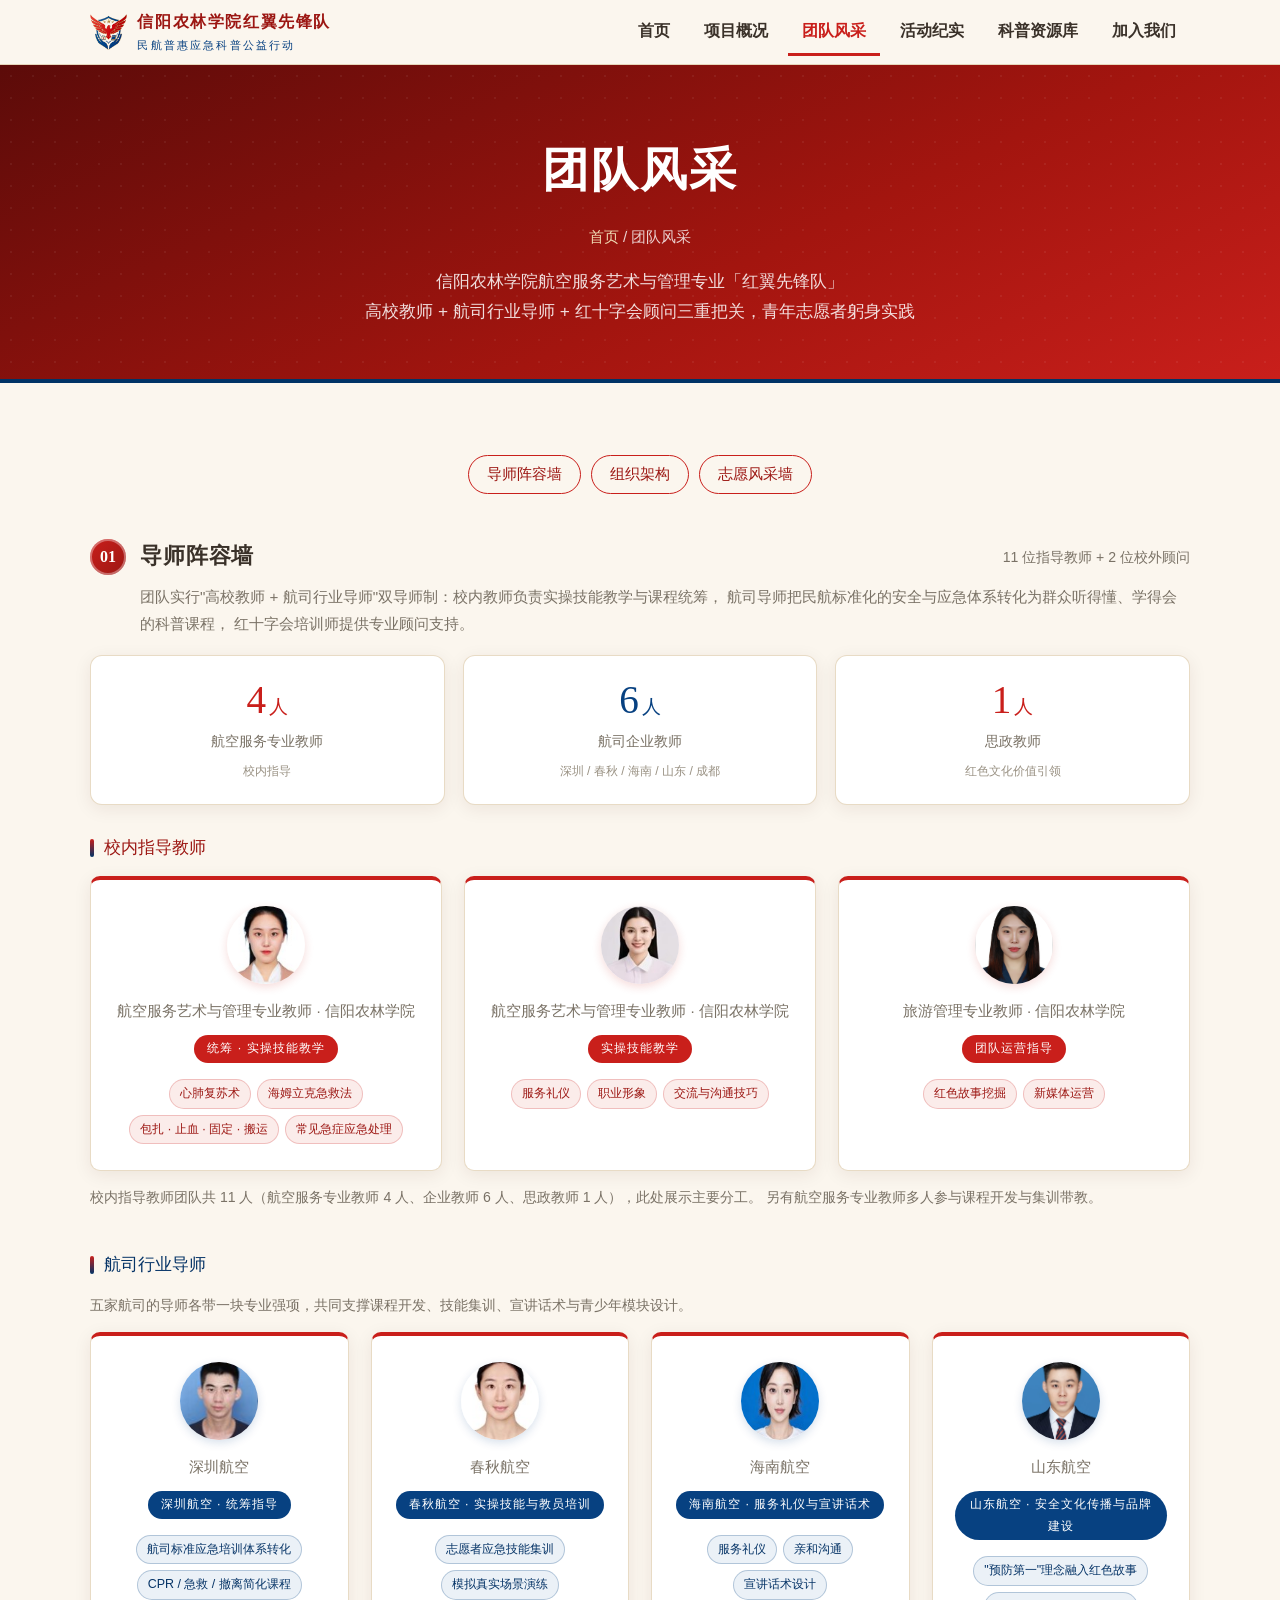
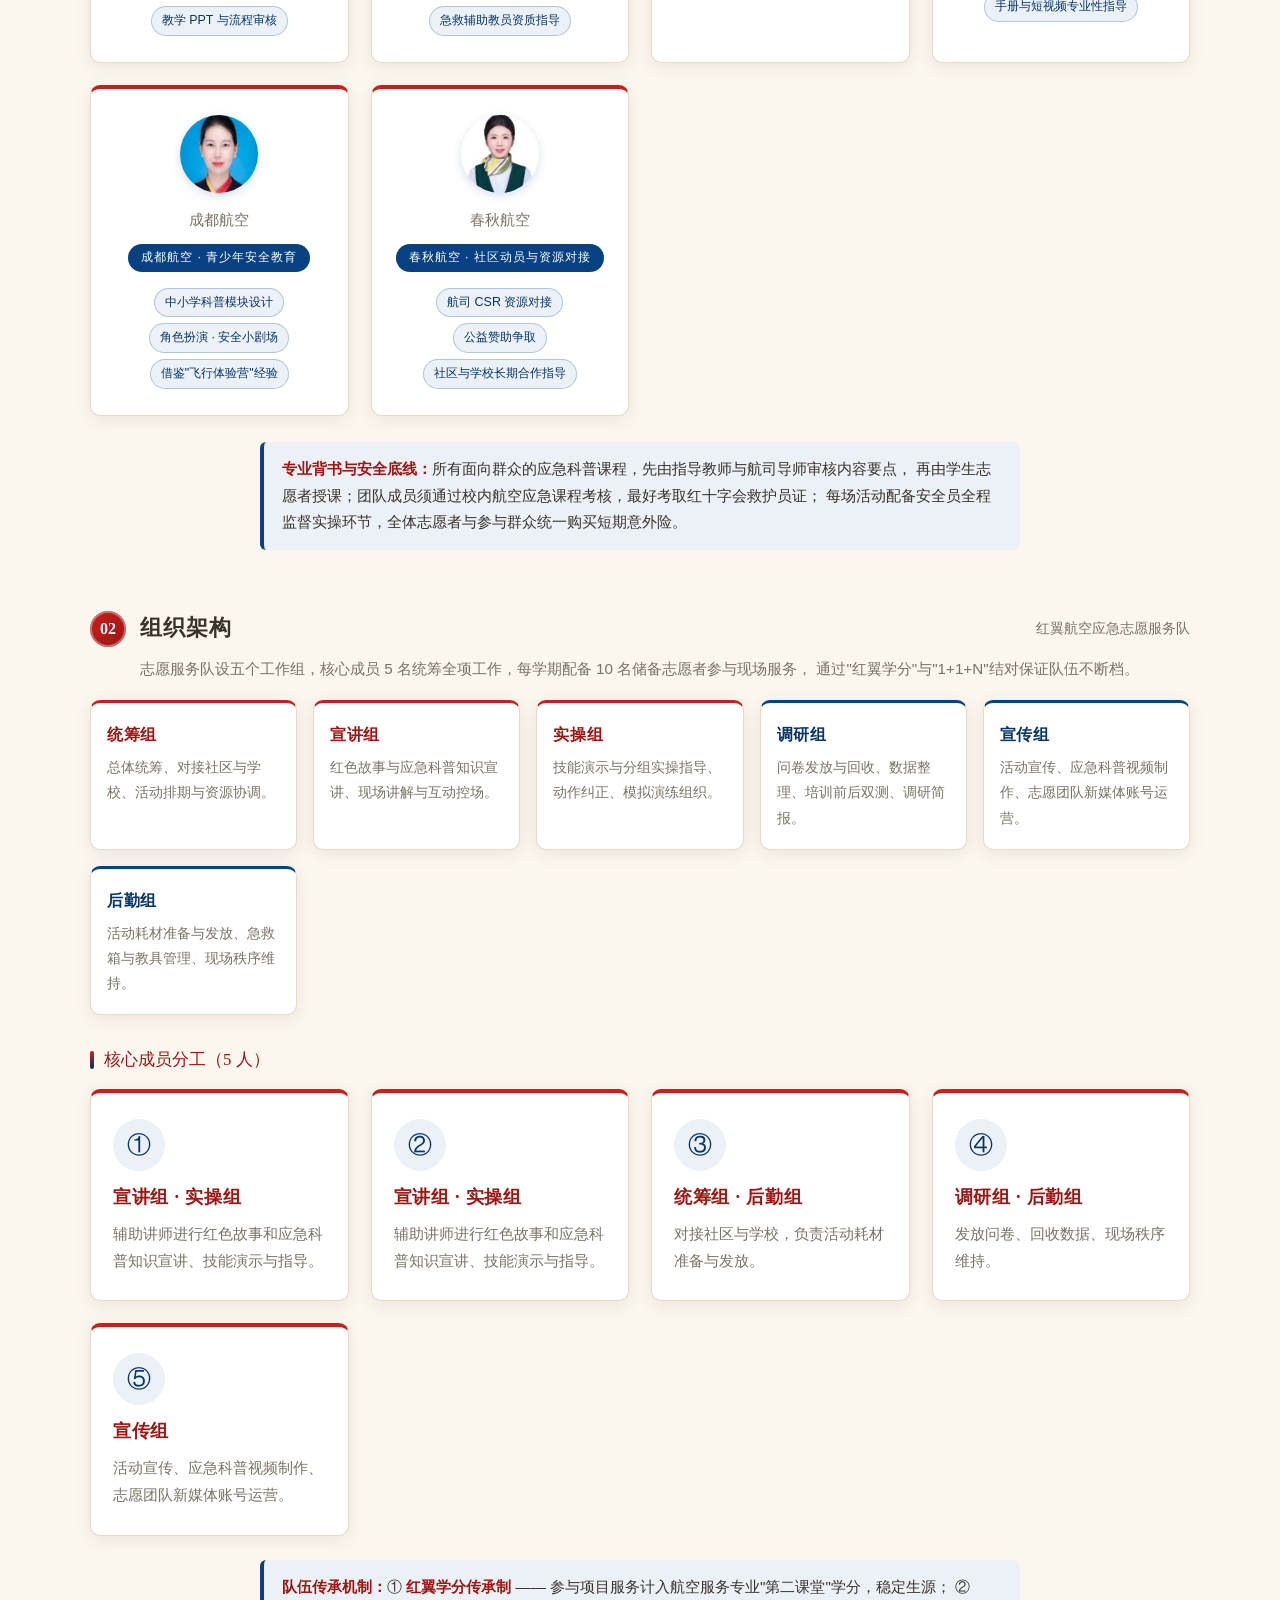
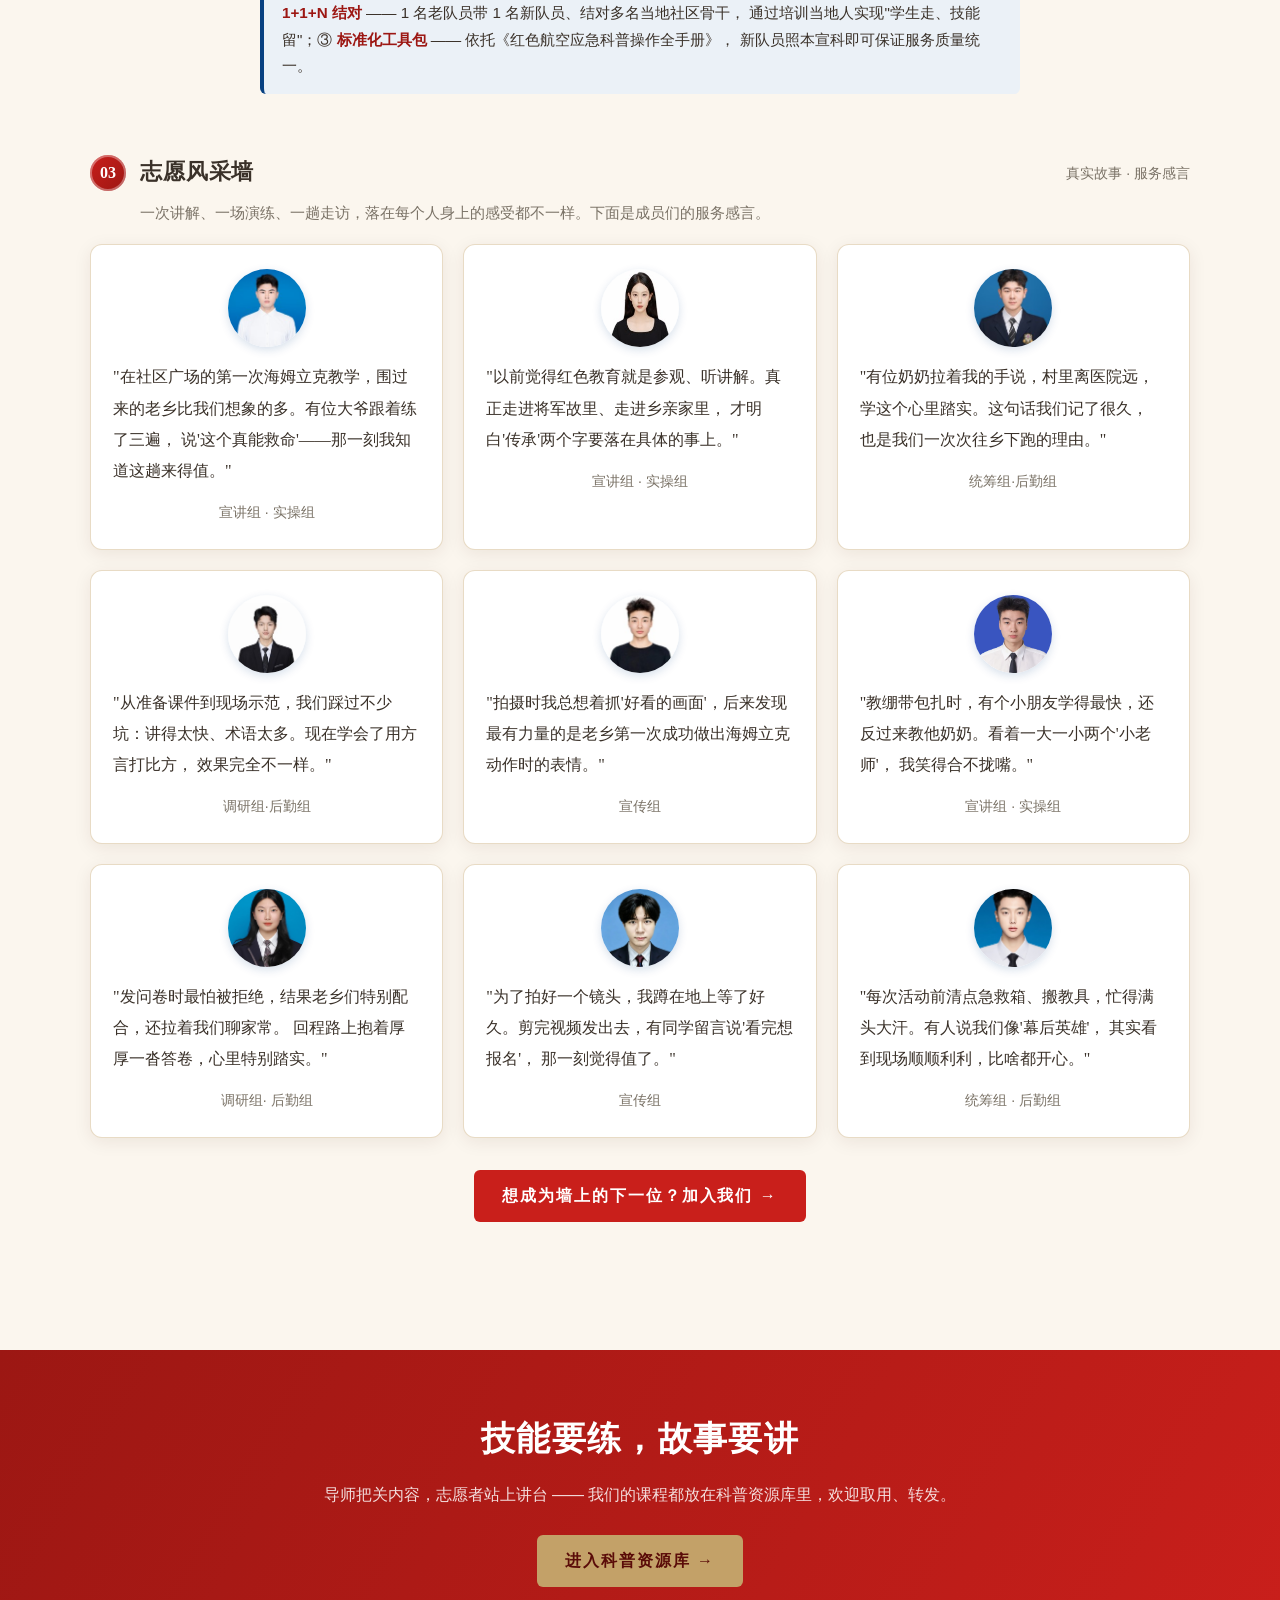
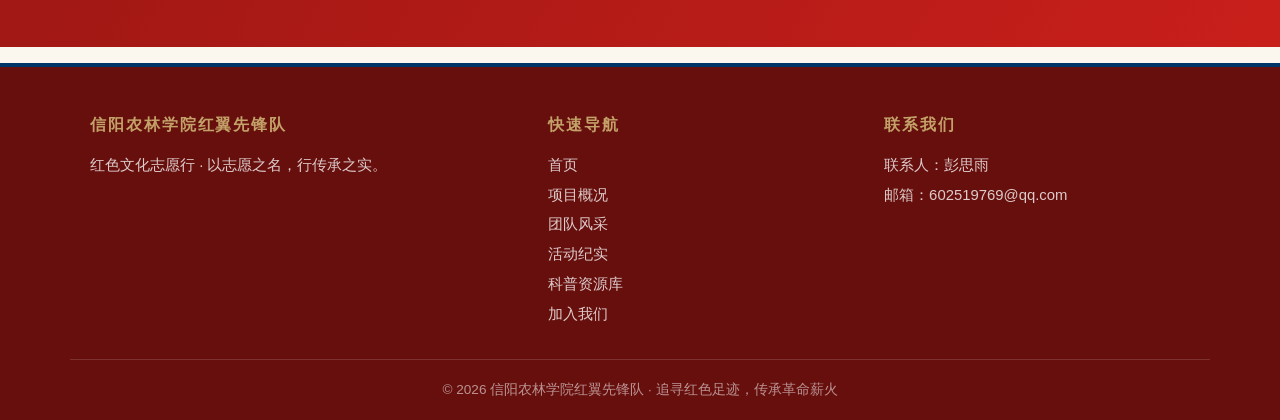
==== commit a1078a65: "Clean up commented-out feel-card sections 注释掉了多余人物" ====
--- a/team.html
+++ b/team.html
@@ -476,7 +476,7 @@
             <div class="who">宣传组</div>
           </div>
 
-          <div class="feel-card">
+         <!-- <div class="feel-card">
             <div class="avatar">
               <span>志</span>
               <img class="avatar-img" src="images/team/member-6.jpg" alt="" loading="lazy" />
@@ -498,7 +498,7 @@
               台下安静得能听见针掉，讲完掌声响了好久。"
             </blockquote>
             <div class="who">宣讲组 · 实操组</div>
-          </div>
+          </div>-->
 
           <div class="feel-card">
             <div class="avatar">
@@ -548,7 +548,7 @@
             <div class="who">统筹组 · 后勤组</div>
           </div>
 
-          <div class="feel-card">
+         <!-- <div class="feel-card">
             <div class="avatar">
               <span>志</span>
               <img class="avatar-img" src="images/team/member-12.jpg" alt="" loading="lazy" />
@@ -558,7 +558,7 @@
               就是我最踏实的成就感。"
             </blockquote>
             <div class="who">统筹组· 后勤组</div>
-          </div>
+          </div>-->
         </div>
 
         <p style="text-align:center; margin-top:32px;">
